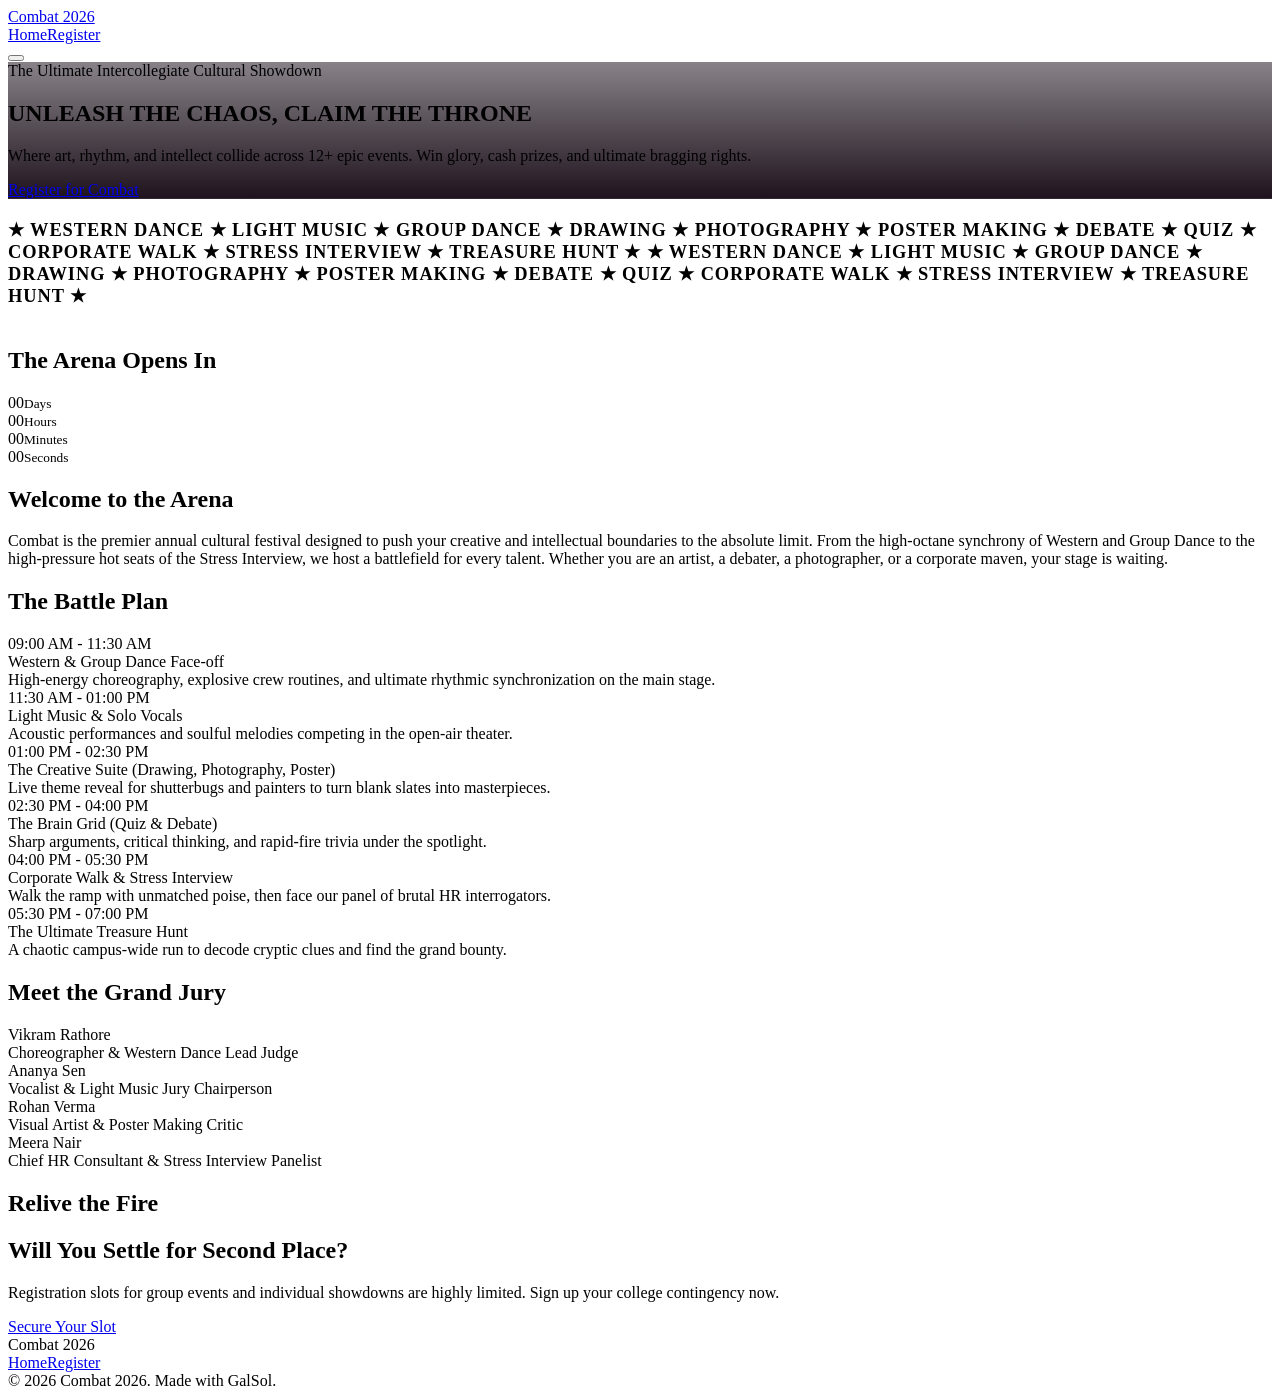
==== index.html @ 171e1093 "chore(autosave): update site" ====
<!DOCTYPE html>
<html lang="en">
<head>
<meta charset="utf-8">
<meta name="viewport" content="width=device-width,initial-scale=1">
<title>Combat 2026</title>
<meta name="description" content="Combat 2026 — details, schedule and registration.">
<meta name="theme-color" content="#ff6a3d">
<link rel="icon" href="data:image/svg+xml,%3Csvg%20xmlns%3D%22http%3A%2F%2Fwww.w3.org%2F2000%2Fsvg%22%20viewBox%3D%220%200%2064%2064%22%3E%3Cdefs%3E%3ClinearGradient%20id%3D%22g%22%20x1%3D%220%22%20y1%3D%220%22%20x2%3D%221%22%20y2%3D%221%22%3E%3Cstop%20offset%3D%220%22%20stop-color%3D%22%23ff6a3d%22%2F%3E%3Cstop%20offset%3D%221%22%20stop-color%3D%22%23c026d3%22%2F%3E%3C%2FlinearGradient%3E%3C%2Fdefs%3E%3Crect%20width%3D%2264%22%20height%3D%2264%22%20rx%3D%2214%22%20fill%3D%22url(%23g)%22%2F%3E%3Ctext%20x%3D%2232%22%20y%3D%2243%22%20font-family%3D%22system-ui%2Csans-serif%22%20font-size%3D%2234%22%20font-weight%3D%22700%22%20fill%3D%22%23fff%22%20text-anchor%3D%22middle%22%3EC%3C%2Ftext%3E%3C%2Fsvg%3E">

<meta property="og:type" content="website">
<meta property="og:site_name" content="Combat 2026">
<meta property="og:title" content="Combat 2026">
<meta property="og:description" content="Combat 2026 — details, schedule and registration.">


<meta name="twitter:card" content="summary">
<meta name="twitter:title" content="Combat 2026">
<meta name="twitter:description" content="Combat 2026 — details, schedule and registration.">

<link rel="preconnect" href="https://fonts.googleapis.com">
<link rel="preconnect" href="https://fonts.gstatic.com" crossorigin>
<link href="https://fonts.googleapis.com/css2?family=Syne:wght@600;700;800&family=Inter:wght@400;500;600;700&display=swap" rel="stylesheet">
<link rel="stylesheet" href="styles.css">
  </head>
<body>
<header class="nav" data-nav data-nav-spotlight>
  <a class="nav-brand" href="index.html">Combat 2026</a>
  <nav class="nav-links"><a href="index.html" class="active">Home</a><a href="pages/register.html">Register</a></nav>
  <button class="nav-burger" aria-label="Menu" data-burger><span></span><span></span><span></span></button>
</header>
<main>
<section class="hero fx-meteors data-hero data-stars>
  <div class="hero-bg" data-bg style="background-image:linear-gradient(180deg,rgba(18,6,17,.5),rgba(18,6,17,.95)),url('https://images.pexels.com/photos/37882408/pexels-photo-37882408.jpeg?auto=compress&amp;cs=tinysrgb&amp;fit=crop&amp;h=627&amp;w=1200');background-size:cover;background-position:center"></div>
  <div class="hero-inner">
    <span class="hero-badge reveal">The Ultimate Intercollegiate Cultural Showdown</span>
    <h1 class="hero-title reveal txt-shiny">UNLEASH THE CHAOS, CLAIM THE THRONE</h1>
    <p class="hero-sub reveal">Where art, rhythm, and intellect collide across 12+ epic events. Win glory, cash prizes, and ultimate bragging rights.</p>
    <a class="btn btn-lg btn-shine reveal" href="pages/register.html">Register for Combat</a>
  </div>
</section>

<div class="marquee" style="background:var(--bg2);padding:20px 0;border-top:1px solid var(--border);border-bottom:1px solid var(--border)">
  <div class="marquee-track" style="font-family:var(--font-display);font-size:1.15rem;font-weight:700;color:var(--accent);letter-spacing:0.05em;text-transform:uppercase">
    <span>★ WESTERN DANCE ★ LIGHT MUSIC ★ GROUP DANCE ★ DRAWING ★ PHOTOGRAPHY ★ POSTER MAKING ★ DEBATE ★ QUIZ ★ CORPORATE WALK ★ STRESS INTERVIEW ★ TREASURE HUNT ★</span>
    <span>★ WESTERN DANCE ★ LIGHT MUSIC ★ GROUP DANCE ★ DRAWING ★ PHOTOGRAPHY ★ POSTER MAKING ★ DEBATE ★ QUIZ ★ CORPORATE WALK ★ STRESS INTERVIEW ★ TREASURE HUNT ★</span>
  </div>
</div>
<section class="section countdown-section" id="countdown">
  <div class="section-inner">
    <h2 class="section-title reveal">The Arena Opens In</h2>
    <div class="countdown reveal" data-countdown="2026-03-14T09:00:00">
      <div class="cd-unit"><span data-cd="days">00</span><small>Days</small></div>
      <div class="cd-unit"><span data-cd="hours">00</span><small>Hours</small></div>
      <div class="cd-unit"><span data-cd="mins">00</span><small>Minutes</small></div>
      <div class="cd-unit"><span data-cd="secs">00</span><small>Seconds</small></div>
    </div>
  </div>
</section>
<section class="section" id="about">
  <div class="section-inner">
    <h2 class="section-title reveal">Welcome to the Arena</h2>
    <p class="section-lead reveal">Combat is the premier annual cultural festival designed to push your creative and intellectual boundaries to the absolute limit. From the high-octane synchrony of Western and Group Dance to the high-pressure hot seats of the Stress Interview, we host a battlefield for every talent. Whether you are an artist, a debater, a photographer, or a corporate maven, your stage is waiting.</p>
  </div>
</section>
<section class="section" id="schedule">
  <div class="section-inner">
    <h2 class="section-title reveal">The Battle Plan</h2>
    <div class="schedule">
    <div class="sched-item reveal" data-glow>
      <div class="sched-time">09:00 AM - 11:30 AM</div>
      <div class="sched-body"><div class="sched-title">Western &amp; Group Dance Face-off</div><div class="sched-desc">High-energy choreography, explosive crew routines, and ultimate rhythmic synchronization on the main stage.</div></div>
    </div>
    <div class="sched-item reveal" data-glow>
      <div class="sched-time">11:30 AM - 01:00 PM</div>
      <div class="sched-body"><div class="sched-title">Light Music &amp; Solo Vocals</div><div class="sched-desc">Acoustic performances and soulful melodies competing in the open-air theater.</div></div>
    </div>
    <div class="sched-item reveal" data-glow>
      <div class="sched-time">01:00 PM - 02:30 PM</div>
      <div class="sched-body"><div class="sched-title">The Creative Suite (Drawing, Photography, Poster)</div><div class="sched-desc">Live theme reveal for shutterbugs and painters to turn blank slates into masterpieces.</div></div>
    </div>
    <div class="sched-item reveal" data-glow>
      <div class="sched-time">02:30 PM - 04:00 PM</div>
      <div class="sched-body"><div class="sched-title">The Brain Grid (Quiz &amp; Debate)</div><div class="sched-desc">Sharp arguments, critical thinking, and rapid-fire trivia under the spotlight.</div></div>
    </div>
    <div class="sched-item reveal" data-glow>
      <div class="sched-time">04:00 PM - 05:30 PM</div>
      <div class="sched-body"><div class="sched-title">Corporate Walk &amp; Stress Interview</div><div class="sched-desc">Walk the ramp with unmatched poise, then face our panel of brutal HR interrogators.</div></div>
    </div>
    <div class="sched-item reveal" data-glow>
      <div class="sched-time">05:30 PM - 07:00 PM</div>
      <div class="sched-body"><div class="sched-title">The Ultimate Treasure Hunt</div><div class="sched-desc">A chaotic campus-wide run to decode cryptic clues and find the grand bounty.</div></div>
    </div></div>
  </div>
</section>
<section class="section" id="speakers">
  <div class="section-inner">
    <h2 class="section-title reveal">Meet the Grand Jury</h2>
    <div class="grid grid-cards">
    <article class="card speaker reveal" data-spotlight data-magnetic>
      <div class="speaker-photo" style="background-image:url('https://upload.wikimedia.org/wikipedia/commons/4/41/Vikram_Rathour_%2801%29.jpg')"></div>
      <div class="speaker-name">Vikram Rathore</div>
      <div class="speaker-role">Choreographer &amp; Western Dance Lead Judge</div>
    </article>
    <article class="card speaker reveal" data-spotlight data-magnetic>
      <div class="speaker-photo" style="background-image:url('https://lookaside.fbsbx.com/lookaside/crawler/media/?media_id=100063936704645')"></div>
      <div class="speaker-name">Ananya Sen</div>
      <div class="speaker-role">Vocalist &amp; Light Music Jury Chairperson</div>
    </article>
    <article class="card speaker reveal" data-spotlight data-magnetic>
      <div class="speaker-photo" style="background-image:url('https://lookaside.fbsbx.com/lookaside/crawler/instagram/realrohanverma/profile_pic.jpg')"></div>
      <div class="speaker-name">Rohan Verma</div>
      <div class="speaker-role">Visual Artist &amp; Poster Making Critic</div>
    </article>
    <article class="card speaker reveal" data-spotlight data-magnetic>
      <div class="speaker-photo" style="background-image:url('https://wp.blackstarprojects.org/wp-content/uploads/2022/09/Mira-Nair-Headshot.jpeg')"></div>
      <div class="speaker-name">Meera Nair</div>
      <div class="speaker-role">Chief HR Consultant &amp; Stress Interview Panelist</div>
    </article></div>
  </div>
</section>
<section class="section" id="gallery">
  <div class="section-inner">
    <h2 class="section-title reveal">Relive the Fire</h2>
    <div class="gallery"><div class="gallery-item reveal" style="background-image:url('https://images.pexels.com/photos/37882407/pexels-photo-37882407.jpeg?auto=compress&amp;cs=tinysrgb&amp;fit=crop&amp;h=627&amp;w=1200')"></div><div class="gallery-item reveal" style="background-image:url('https://images.pexels.com/photos/36882728/pexels-photo-36882728.jpeg?auto=compress&amp;cs=tinysrgb&amp;fit=crop&amp;h=627&amp;w=1200')"></div><div class="gallery-item reveal" style="background-image:url('https://images.pexels.com/photos/12657546/pexels-photo-12657546.jpeg?auto=compress&amp;cs=tinysrgb&amp;fit=crop&amp;h=627&amp;w=1200')"></div><div class="gallery-item reveal" style="background-image:url('https://images.pexels.com/photos/20993079/pexels-photo-20993079.jpeg?auto=compress&amp;cs=tinysrgb&amp;fit=crop&amp;h=627&amp;w=1200')"></div><div class="gallery-item reveal" style="background-image:url('https://images.pexels.com/photos/6398745/pexels-photo-6398745.jpeg?auto=compress&amp;cs=tinysrgb&amp;fit=crop&amp;h=627&amp;w=1200')"></div><div class="gallery-item reveal" style="background-image:url('https://images.pexels.com/photos/5193531/pexels-photo-5193531.jpeg?auto=compress&amp;cs=tinysrgb&amp;fit=crop&amp;h=627&amp;w=1200')"></div></div>
  </div>
</section>
<section class="section cta" id="register">
  <div class="section-inner cta-inner reveal" data-spotlight>
    <h2 class="cta-title txt-shiny">Will You Settle for Second Place?</h2>
    <p class="cta-sub">Registration slots for group events and individual showdowns are highly limited. Sign up your college contingency now.</p>
    <a class="btn btn-lg btn-shine" href="pages/register.html">Secure Your Slot</a>
  </div>
</section>
</main>
<footer class="footer reveal">
  <div class="footer-inner">
    <div class="footer-brand">Combat 2026</div>
    <nav class="footer-links"><a href="index.html">Home</a><a href="pages/register.html">Register</a></nav>
    <div class="footer-copy">© 2026 Combat 2026. Made with GalSol.</div>
  </div>
</footer>

<script src="script.js"></script>

</body>
</html>
---- styles.css ----
/* fx:data-nav-spotlight */ [data-nav-spotlight]{position:relative;overflow:hidden}[data-nav-spotlight]::before{content:'';position:absolute;inset:0;pointer-events:none;background:radial-gradient(110px circle at var(--nspx,-999px) 50%,color-mix(in srgb,var(--accent) 24%,transparent),transparent 70%);opacity:0;transition:opacity .3s}[data-nav-spotlight]:hover::before{opacity:1}[data-nav-spotlight] .nav-ind{position:absolute;bottom:0;height:2px;background:var(--grad);border-radius:2px;transition:left .35s var(--ease),width .35s var(--ease);pointer-events:none}
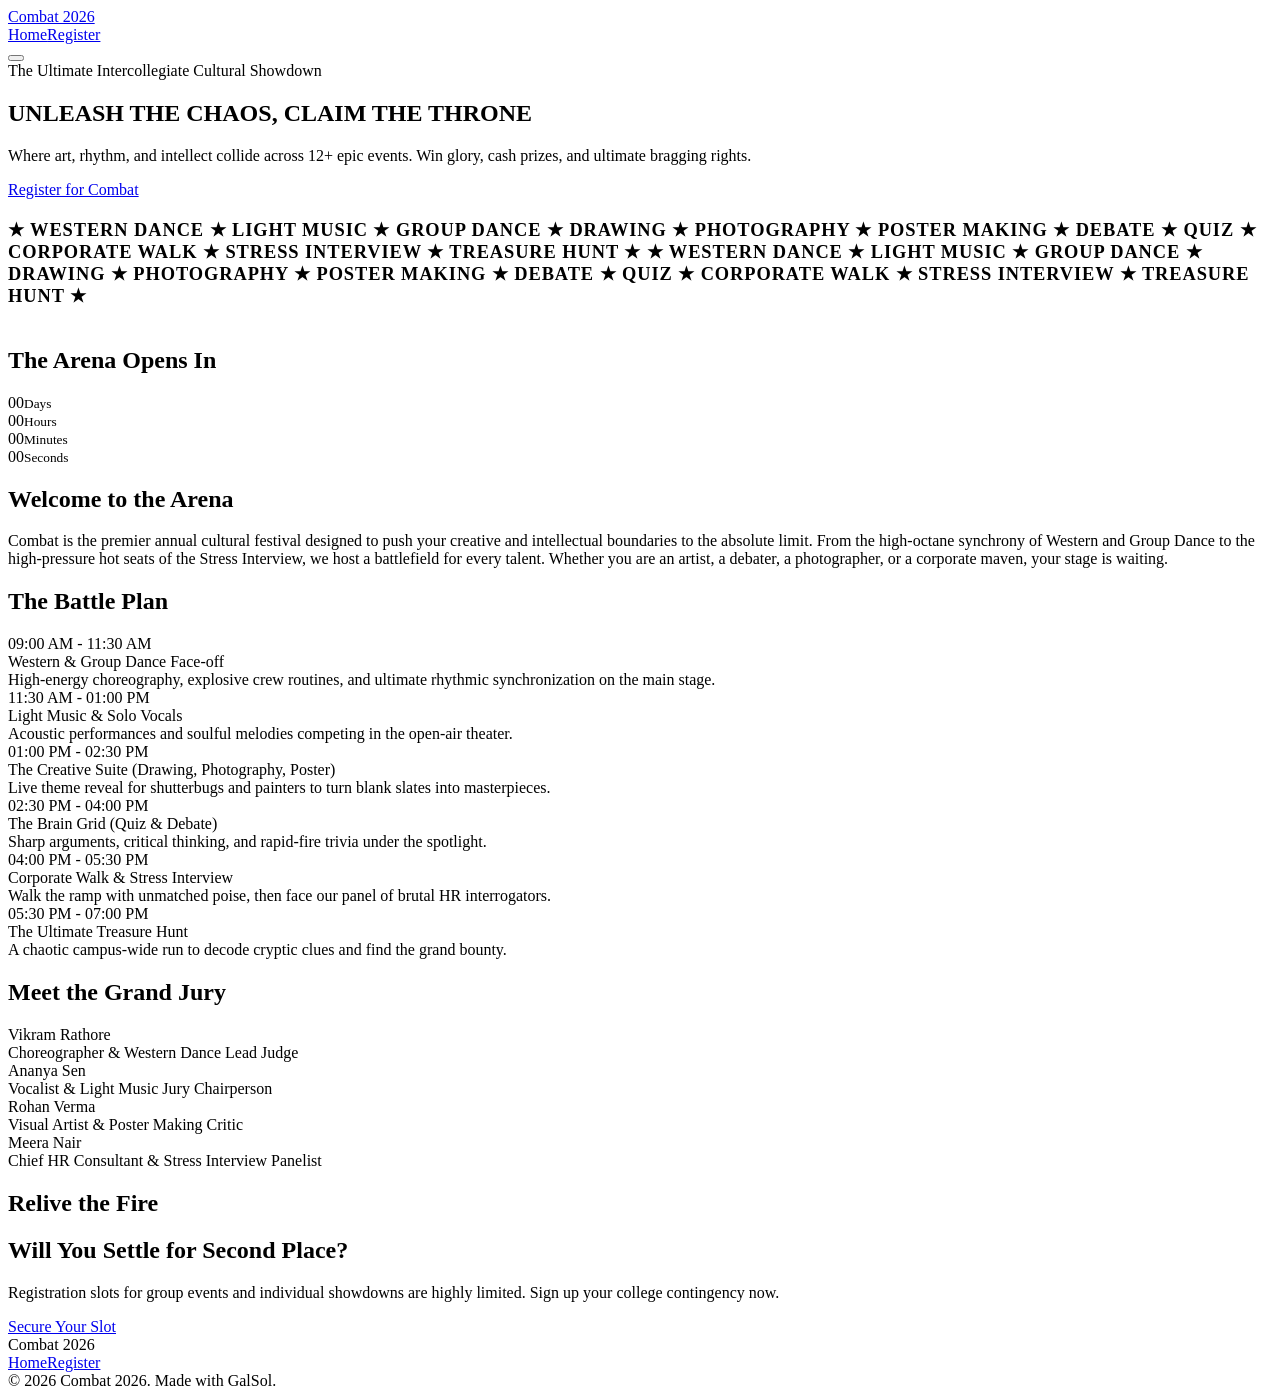
==== commit 51299d1d: "chore(autosave): update site" ====
--- a/index.html
+++ b/index.html
@@ -30,7 +30,7 @@
   <button class="nav-burger" aria-label="Menu" data-burger><span></span><span></span><span></span></button>
 </header>
 <main>
-<section class="hero fx-meteors data-hero data-stars>
+<section class="hero fx-meteors" data-hero data-stars>
   <div class="hero-bg" data-bg style="background-image:linear-gradient(180deg,rgba(18,6,17,.5),rgba(18,6,17,.95)),url('https://images.pexels.com/photos/37882408/pexels-photo-37882408.jpeg?auto=compress&amp;cs=tinysrgb&amp;fit=crop&amp;h=627&amp;w=1200');background-size:cover;background-position:center"></div>
   <div class="hero-inner">
     <span class="hero-badge reveal">The Ultimate Intercollegiate Cultural Showdown</span>
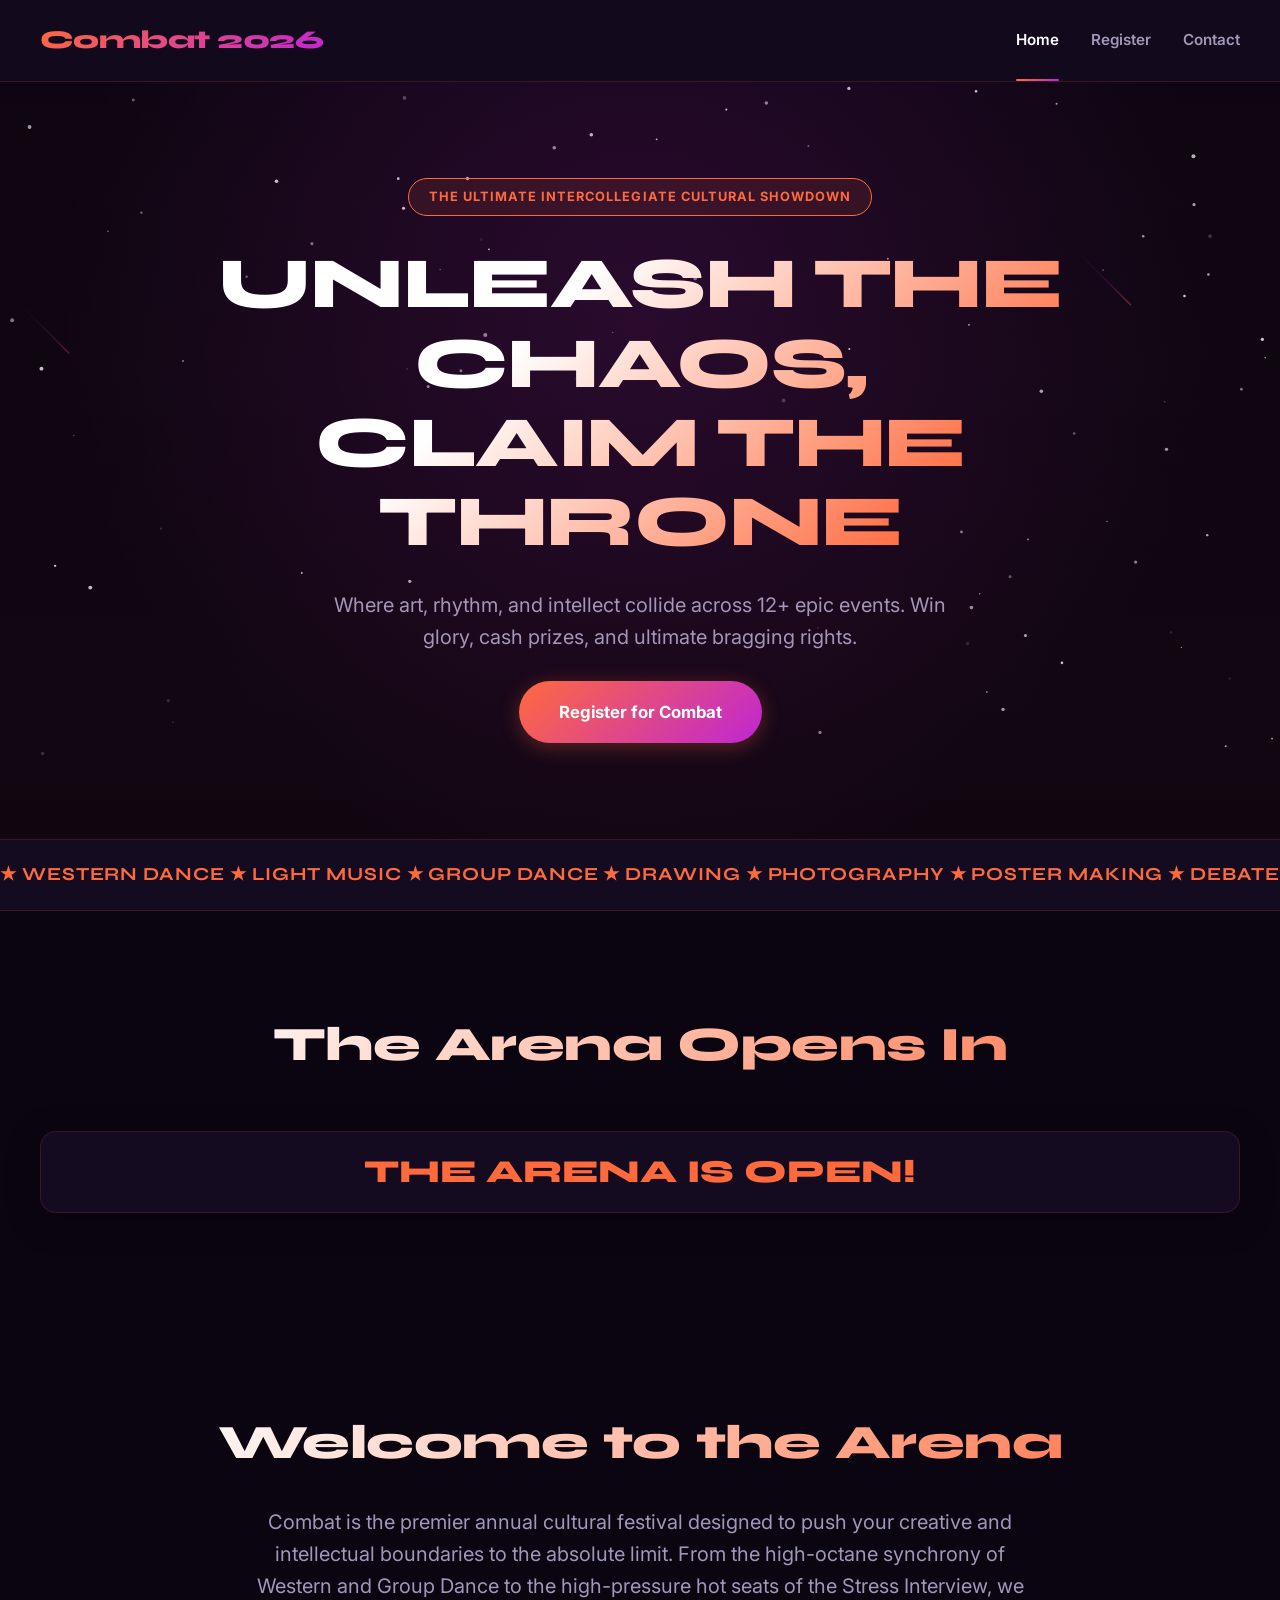
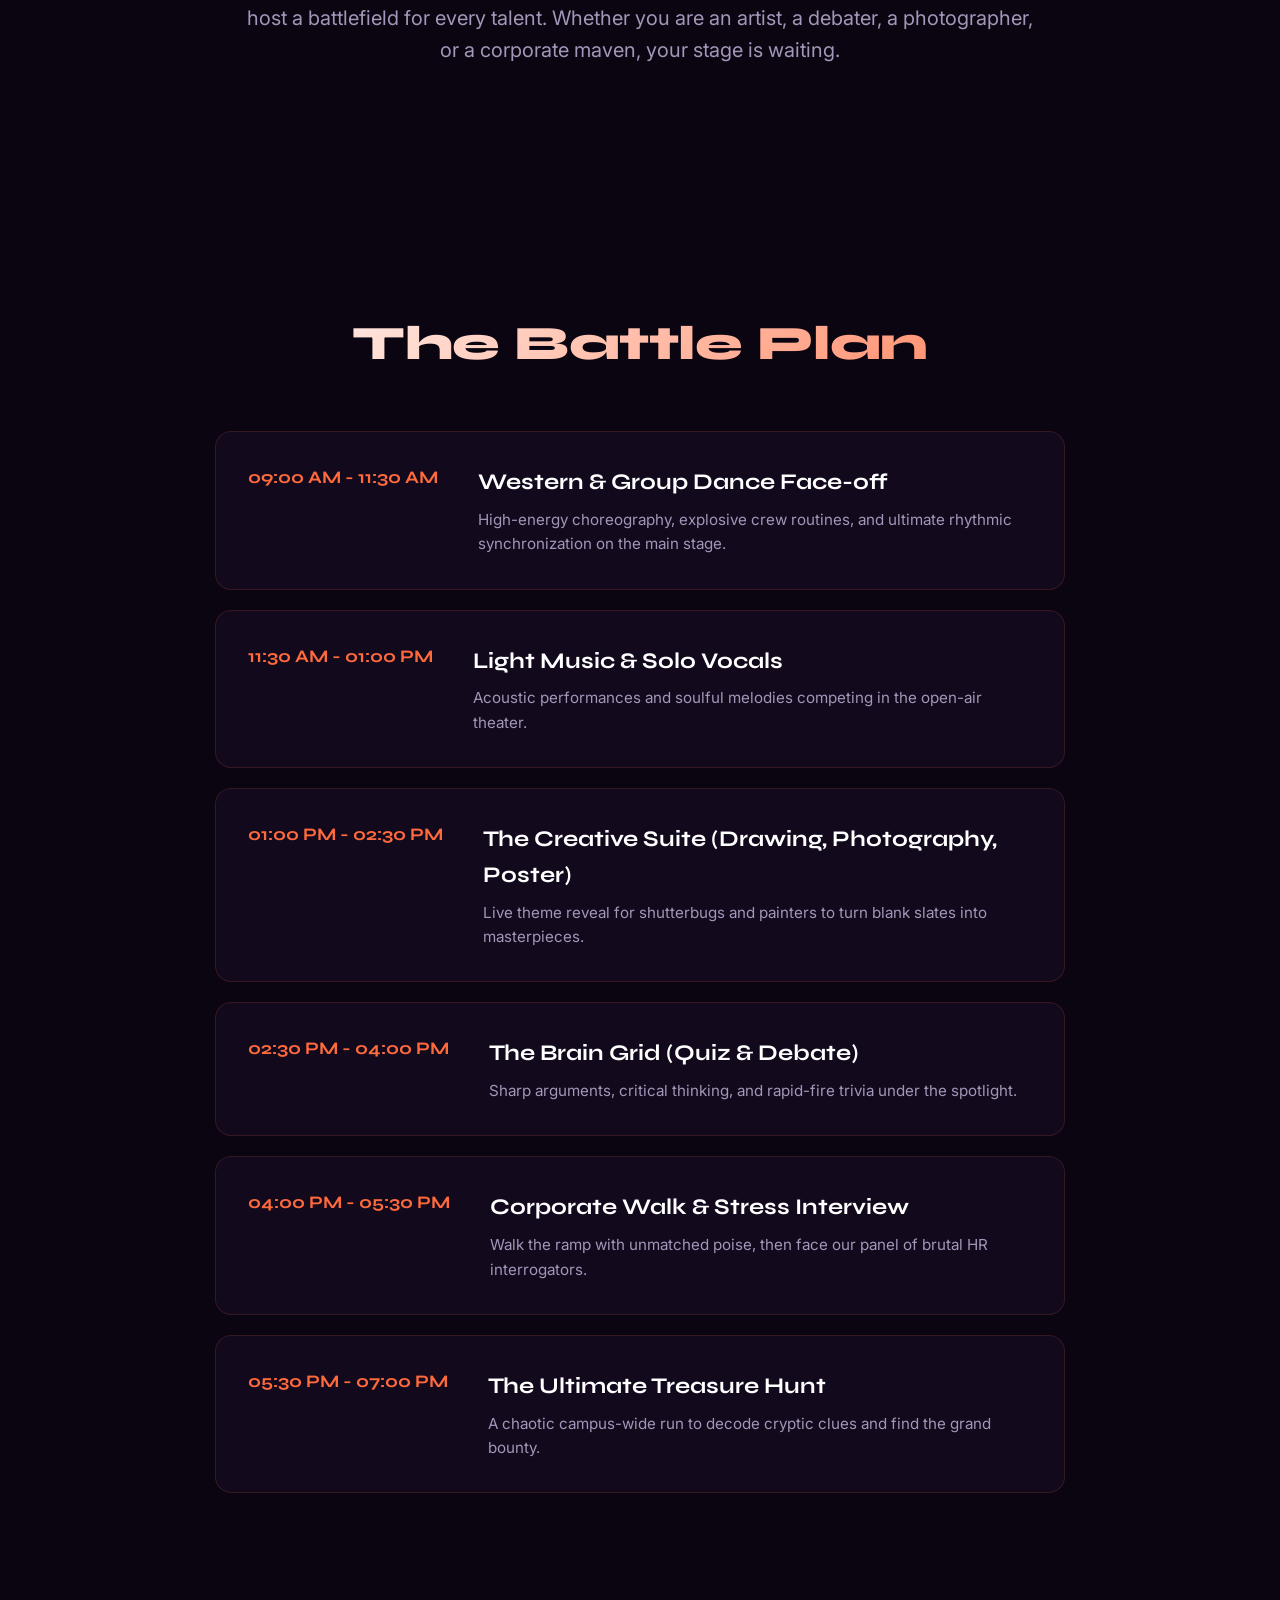
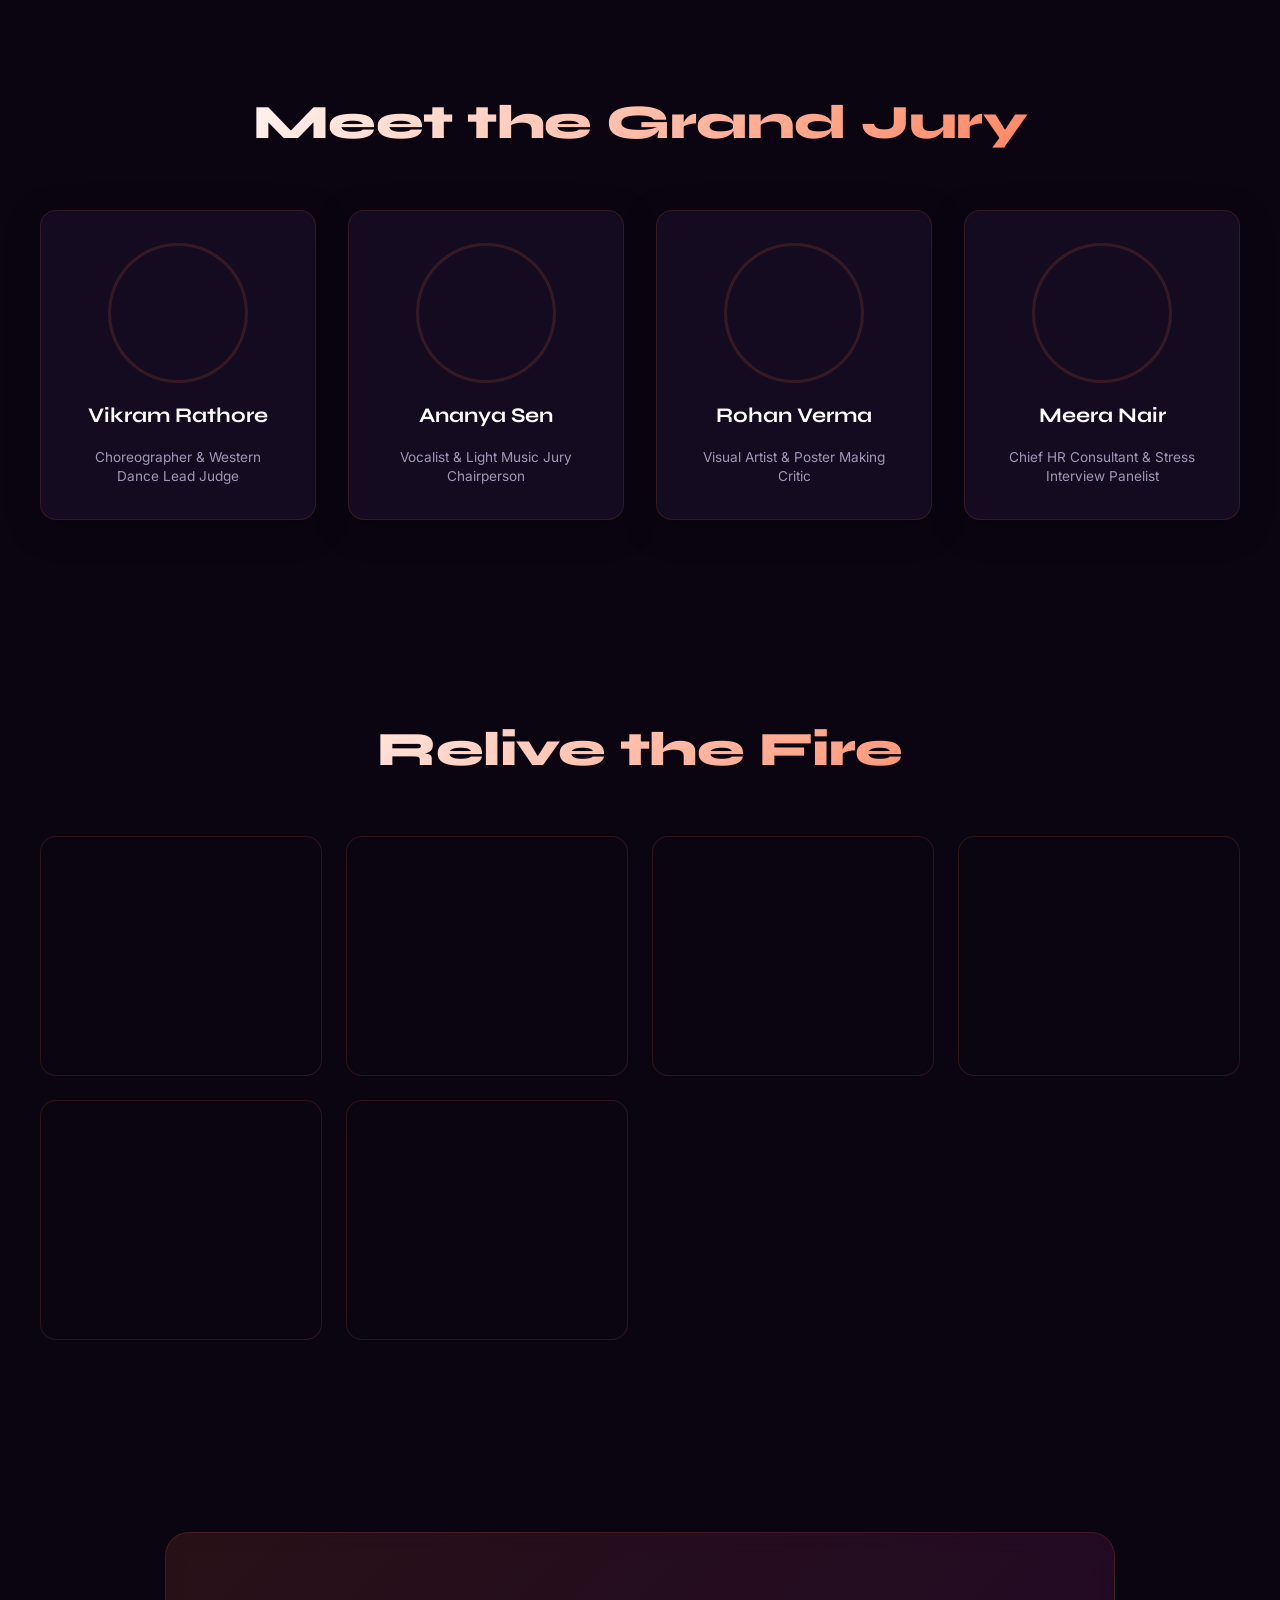
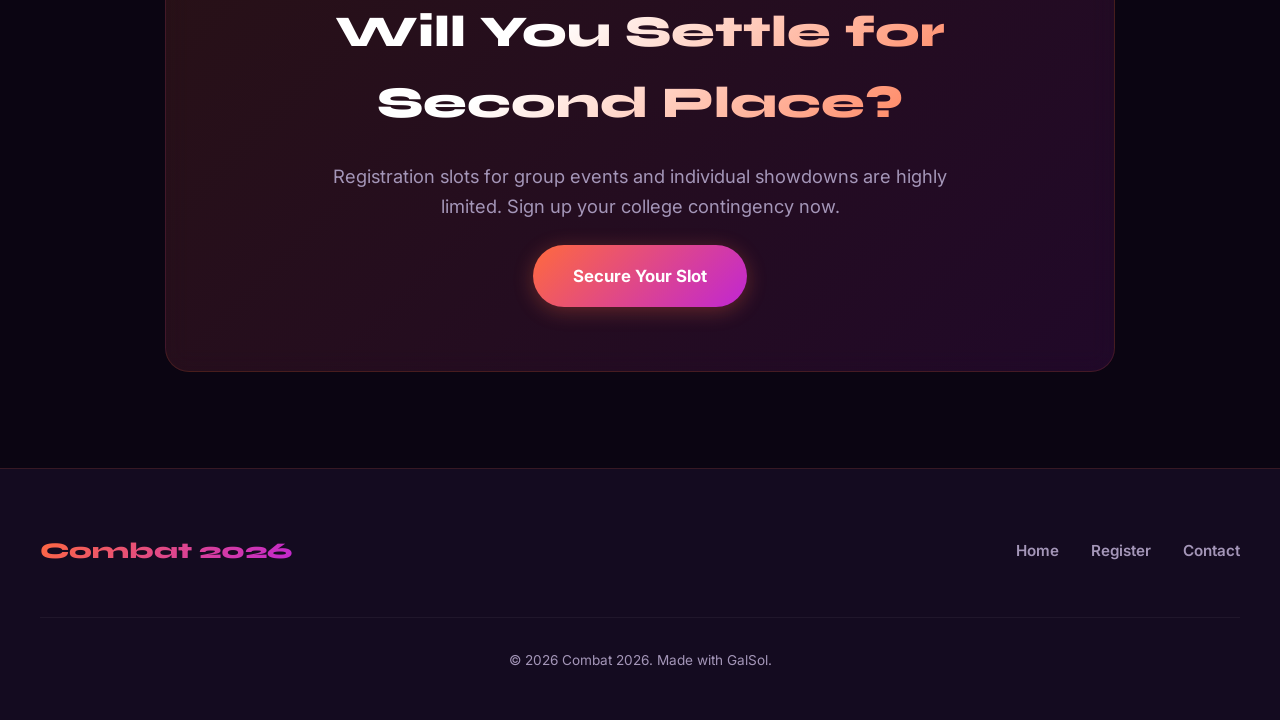
==== commit 1f7328e3: "chore(autosave): update site" ====
--- a/index.html
+++ b/index.html
@@ -26,7 +26,7 @@
 <body>
 <header class="nav" data-nav data-nav-spotlight>
   <a class="nav-brand" href="index.html">Combat 2026</a>
-  <nav class="nav-links"><a href="index.html" class="active">Home</a><a href="pages/register.html">Register</a></nav>
+  <nav class="nav-links"><a href="index.html" class="active">Home</a><a href="pages/register.html">Register</a><a href="pages/contact.html">Contact</a></nav>
   <button class="nav-burger" aria-label="Menu" data-burger><span></span><span></span><span></span></button>
 </header>
 <main>
@@ -136,7 +136,7 @@
 <footer class="footer reveal">
   <div class="footer-inner">
     <div class="footer-brand">Combat 2026</div>
-    <nav class="footer-links"><a href="index.html">Home</a><a href="pages/register.html">Register</a></nav>
+    <nav class="footer-links"><a href="index.html">Home</a><a href="pages/register.html">Register</a><a href="pages/contact.html">Contact</a></nav>
     <div class="footer-copy">© 2026 Combat 2026. Made with GalSol.</div>
   </div>
 </footer>
--- a/styles.css
+++ b/styles.css
@@ -1 +1,914 @@
-/* fx:data-nav-spotlight */ [data-nav-spotlight]{position:relative;overflow:hidden}[data-nav-spotlight]::before{content:'';position:absolute;inset:0;pointer-events:none;background:radial-gradient(110px circle at var(--nspx,-999px) 50%,color-mix(in srgb,var(--accent) 24%,transparent),transparent 70%);opacity:0;transition:opacity .3s}[data-nav-spotlight]:hover::before{opacity:1}[data-nav-spotlight] .nav-ind{position:absolute;bottom:0;height:2px;background:var(--grad);border-radius:2px;transition:left .35s var(--ease),width .35s var(--ease);pointer-events:none}
+/* Base & Theme Variable setup */
+:root {
+  --bg: #0b0512;
+  --bg2: #140b20;
+  --fg: #f5f2f9;
+  --muted: #a496b8;
+  --accent: #ff6a3d;
+  --accent-alt: #c026d3;
+  --grad: linear-gradient(135deg, #ff6a3d 0%, #c026d3 100%);
+  --grad-text: linear-gradient(135deg, #ffffff 10%, #ff6a3d 100%);
+  --border: rgba(255, 106, 61, 0.15);
+  --border-glow: rgba(192, 38, 211, 0.3);
+  --glass: rgba(20, 11, 32, 0.85);
+  --glass-border: rgba(255, 255, 255, 0.08);
+  --font-sans: 'Inter', system-ui, -apple-system, sans-serif;
+  --font-display: 'Syne', sans-serif;
+  --ease: cubic-bezier(0.16, 1, 0.3, 1);
+  --shadow: 0 8px 32px 0 rgba(0, 0, 0, 0.37);
+}
+
+* {
+  box-sizing: border-box;
+  margin: 0;
+  padding: 0;
+}
+
+html {
+  scroll-behavior: smooth;
+  background-color: var(--bg);
+  color: var(--fg);
+  font-family: var(--font-sans);
+  -webkit-font-smoothing: antialiased;
+}
+
+body {
+  overflow-x: hidden;
+  line-height: 1.6;
+}
+
+/* Custom Scrollbar */
+::-webkit-scrollbar {
+  width: 10px;
+}
+::-webkit-scrollbar-track {
+  background: var(--bg);
+}
+::-webkit-scrollbar-thumb {
+  background: #25163b;
+  border-radius: 5px;
+}
+::-webkit-scrollbar-thumb:hover {
+  background: var(--accent);
+}
+
+/* Navigation Header */
+.nav {
+  display: flex;
+  align-items: center;
+  justify-content: space-between;
+  padding: 1.25rem 2.5rem;
+  position: sticky;
+  top: 0;
+  z-index: 100;
+  background: var(--glass);
+  backdrop-filter: blur(12px);
+  -webkit-backdrop-filter: blur(12px);
+  border-bottom: 1px solid var(--border);
+}
+
+.nav-brand {
+  font-family: var(--font-display);
+  font-weight: 800;
+  font-size: 1.6rem;
+  color: #fff;
+  text-decoration: none;
+  background: var(--grad);
+  -webkit-background-clip: text;
+  -webkit-text-fill-color: transparent;
+  letter-spacing: -0.02em;
+}
+
+.nav-links {
+  display: flex;
+  align-items: center;
+  gap: 2rem;
+}
+
+.nav-links a {
+  font-family: var(--font-sans);
+  font-size: 0.95rem;
+  font-weight: 600;
+  color: var(--muted);
+  text-decoration: none;
+  transition: color 0.3s var(--ease);
+  padding: 0.5rem 0;
+}
+
+.nav-links a:hover,
+.nav-links a.active {
+  color: #fff;
+}
+
+.nav-burger {
+  display: none;
+  background: none;
+  border: none;
+  cursor: pointer;
+  flex-direction: column;
+  gap: 6px;
+  padding: 6px;
+}
+
+.nav-burger span {
+  display: block;
+  width: 24px;
+  height: 2px;
+  background: #fff;
+  transition: transform 0.3s var(--ease), opacity 0.3s var(--ease);
+}
+
+/* Hero Section */
+.hero {
+  position: relative;
+  min-height: 75vh;
+  display: flex;
+  align-items: center;
+  justify-content: center;
+  text-align: center;
+  padding: 6rem 1.5rem;
+  overflow: hidden;
+}
+
+.hero-bg {
+  position: absolute;
+  inset: 0;
+  z-index: 0;
+}
+
+.hero::after {
+  content: '';
+  position: absolute;
+  inset: 0;
+  background: radial-gradient(circle at 50% 30%, rgba(192, 38, 211, 0.15), transparent 70%);
+  pointer-events: none;
+  z-index: 1;
+}
+
+.hero-inner {
+  position: relative;
+  z-index: 2;
+  max-width: 850px;
+  display: flex;
+  flex-direction: column;
+  align-items: center;
+  gap: 1.75rem;
+}
+
+.hero-badge {
+  background: rgba(255, 106, 61, 0.1);
+  border: 1px solid var(--accent);
+  color: var(--accent);
+  padding: 0.5rem 1.25rem;
+  border-radius: 99px;
+  font-weight: 700;
+  font-size: 0.8rem;
+  letter-spacing: 0.08em;
+  text-transform: uppercase;
+}
+
+.hero-title {
+  font-family: var(--font-display);
+  font-size: clamp(2.5rem, 6vw, 4.5rem);
+  line-height: 1.1;
+  font-weight: 800;
+  letter-spacing: -0.02em;
+}
+
+.hero-sub {
+  font-size: clamp(1.05rem, 2vw, 1.25rem);
+  color: var(--muted);
+  max-width: 650px;
+  line-height: 1.6;
+}
+
+/* Buttons */
+.btn {
+  display: inline-flex;
+  align-items: center;
+  justify-content: center;
+  padding: 0.85rem 2rem;
+  font-family: var(--font-sans);
+  font-size: 0.95rem;
+  font-weight: 700;
+  border-radius: 99px;
+  text-decoration: none;
+  border: none;
+  cursor: pointer;
+  transition: transform 0.3s var(--ease), box-shadow 0.3s var(--ease), filter 0.3s var(--ease);
+  position: relative;
+  overflow: hidden;
+}
+
+.btn-lg {
+  padding: 1.1rem 2.5rem;
+  font-size: 1.05rem;
+}
+
+.btn-shine {
+  background: var(--grad);
+  color: #fff;
+  box-shadow: 0 4px 20px rgba(255, 106, 61, 0.3);
+}
+
+.btn-shine:hover {
+  transform: translateY(-2px);
+  box-shadow: 0 6px 25px rgba(255, 106, 61, 0.5);
+  filter: brightness(1.1);
+}
+
+.btn-shine::after {
+  content: '';
+  position: absolute;
+  top: -50%;
+  left: -50%;
+  width: 200%;
+  height: 200%;
+  background: linear-gradient(45deg, transparent 45%, rgba(255,255,255,0.4) 50%, transparent 55%);
+  transform: rotate(45deg);
+  transition: transform 0.5s var(--ease);
+  opacity: 0;
+}
+
+.btn-shine:hover::after {
+  transform: translate(50%, 50%) rotate(45deg);
+  opacity: 1;
+}
+
+/* Sections */
+.section {
+  padding: 6rem 1.5rem;
+  position: relative;
+}
+
+.section-inner {
+  max-width: 1200px;
+  margin: 0 auto;
+}
+
+.section-title {
+  font-family: var(--font-display);
+  font-size: clamp(2rem, 4vw, 3rem);
+  font-weight: 800;
+  text-align: center;
+  margin-bottom: 3rem;
+  background: var(--grad-text);
+  -webkit-background-clip: text;
+  -webkit-text-fill-color: transparent;
+  letter-spacing: -0.01em;
+}
+
+.section-lead {
+  font-size: clamp(1.1rem, 2vw, 1.25rem);
+  color: var(--muted);
+  text-align: center;
+  max-width: 800px;
+  margin: -1.5rem auto 3rem;
+  line-height: 1.6;
+}
+
+/* Marquee infinite scroll */
+.marquee {
+  overflow: hidden;
+  white-space: nowrap;
+}
+
+.marquee-track {
+  display: flex;
+  width: max-content;
+  animation: marqueeRun 25s linear infinite;
+}
+
+.marquee-track span {
+  flex-shrink: 0;
+  padding-right: 3rem;
+}
+
+@keyframes marqueeRun {
+  0% { transform: translate3d(0, 0, 0); }
+  100% { transform: translate3d(-50%, 0, 0); }
+}
+
+/* Countdown Clock */
+.countdown {
+  display: flex;
+  justify-content: center;
+  gap: 1.5rem;
+  flex-wrap: wrap;
+  margin-top: 1rem;
+}
+
+.cd-unit {
+  background: var(--bg2);
+  border: 1px solid var(--border);
+  padding: 1.5rem;
+  min-width: 110px;
+  border-radius: 16px;
+  display: flex;
+  flex-direction: column;
+  align-items: center;
+  box-shadow: var(--shadow);
+  transition: border-color 0.3s var(--ease), transform 0.3s var(--ease);
+}
+
+.cd-unit:hover {
+  border-color: var(--accent);
+  transform: translateY(-2px);
+}
+
+.cd-unit span {
+  font-family: var(--font-display);
+  font-size: 2.75rem;
+  font-weight: 800;
+  color: #fff;
+  line-height: 1;
+}
+
+.cd-unit small {
+  font-size: 0.75rem;
+  color: var(--muted);
+  text-transform: uppercase;
+  letter-spacing: 0.1em;
+  margin-top: 0.5rem;
+}
+
+/* Schedule List */
+.schedule {
+  max-width: 850px;
+  margin: 0 auto;
+  display: flex;
+  flex-direction: column;
+  gap: 1.25rem;
+}
+
+.sched-item {
+  display: flex;
+  gap: 2.5rem;
+  padding: 2rem;
+  background: var(--glass);
+  border: 1px solid var(--border);
+  border-radius: 16px;
+  transition: transform 0.3s var(--ease), border-color 0.3s var(--ease);
+  backdrop-filter: blur(8px);
+  -webkit-backdrop-filter: blur(8px);
+}
+
+.sched-item:hover {
+  border-color: var(--accent);
+  transform: translateY(-2px);
+}
+
+.sched-time {
+  font-family: var(--font-display);
+  font-size: 1.1rem;
+  font-weight: 700;
+  color: var(--accent);
+  min-width: 180px;
+  flex-shrink: 0;
+}
+
+.sched-body {
+  flex-grow: 1;
+}
+
+.sched-title {
+  font-family: var(--font-display);
+  font-size: 1.4rem;
+  font-weight: 700;
+  color: #fff;
+  margin-bottom: 0.5rem;
+}
+
+.sched-desc {
+  color: var(--muted);
+  font-size: 0.95rem;
+  line-height: 1.6;
+}
+
+/* Grid & Cards */
+.grid {
+  display: grid;
+  gap: 2rem;
+}
+
+.grid-cards {
+  grid-template-columns: repeat(auto-fit, minmax(250px, 1fr));
+}
+
+.card {
+  background: var(--bg2);
+  border: 1px solid var(--border);
+  padding: 2rem;
+  border-radius: 16px;
+  position: relative;
+  overflow: hidden;
+  transition: border-color 0.3s var(--ease), transform 0.3s var(--ease), box-shadow 0.3s var(--ease);
+  box-shadow: var(--shadow);
+}
+
+.card:hover {
+  border-color: var(--accent);
+  transform: translateY(-4px);
+  box-shadow: 0 10px 30px rgba(255, 106, 61, 0.1);
+}
+
+/* Speaker / Jury design */
+.speaker {
+  text-align: center;
+  display: flex;
+  flex-direction: column;
+  align-items: center;
+  gap: 1rem;
+}
+
+.speaker-photo {
+  width: 140px;
+  height: 140px;
+  border-radius: 50%;
+  background-size: cover;
+  background-position: center;
+  border: 3px solid var(--border);
+  transition: border-color 0.3s var(--ease), transform 0.3s var(--ease);
+}
+
+.card.speaker:hover .speaker-photo {
+  border-color: var(--accent);
+  transform: scale(1.05);
+}
+
+.speaker-name {
+  font-family: var(--font-display);
+  font-size: 1.3rem;
+  font-weight: 700;
+  color: #fff;
+}
+
+.speaker-role {
+  font-size: 0.85rem;
+  color: var(--muted);
+  line-height: 1.4;
+}
+
+/* Gallery Grid */
+.gallery {
+  display: grid;
+  grid-template-columns: repeat(auto-fill, minmax(280px, 1fr));
+  gap: 1.5rem;
+}
+
+.gallery-item {
+  height: 240px;
+  border-radius: 16px;
+  background-size: cover;
+  background-position: center;
+  border: 1px solid var(--border);
+  transition: transform 0.4s var(--ease), border-color 0.4s var(--ease), box-shadow 0.4s var(--ease);
+  position: relative;
+  overflow: hidden;
+  cursor: pointer;
+}
+
+.gallery-item:hover {
+  transform: scale(1.03);
+  border-color: var(--accent);
+  box-shadow: 0 10px 30px rgba(255, 106, 61, 0.25);
+}
+
+/* CTA Showdown section */
+.cta-inner {
+  background: linear-gradient(135deg, rgba(255, 106, 61, 0.12), rgba(192, 38, 211, 0.12));
+  border: 1px solid var(--border);
+  padding: 4rem 2rem;
+  border-radius: 24px;
+  max-width: 950px;
+  margin: 0 auto;
+  display: flex;
+  flex-direction: column;
+  align-items: center;
+  gap: 1.5rem;
+  position: relative;
+  overflow: hidden;
+  backdrop-filter: blur(12px);
+  -webkit-backdrop-filter: blur(12px);
+}
+
+.cta-title {
+  font-size: clamp(1.8rem, 3.5vw, 2.75rem);
+  font-weight: 800;
+  font-family: var(--font-display);
+  color: #fff;
+  text-align: center;
+}
+
+.cta-sub {
+  font-size: clamp(1rem, 2vw, 1.15rem);
+  color: var(--muted);
+  max-width: 650px;
+  text-align: center;
+}
+
+/* Footer styling */
+.footer {
+  border-top: 1px solid var(--border);
+  padding: 4rem 1.5rem 3rem;
+  background: var(--bg2);
+}
+
+.footer-inner {
+  max-width: 1200px;
+  margin: 0 auto;
+  display: flex;
+  align-items: center;
+  justify-content: space-between;
+  flex-wrap: wrap;
+  gap: 2rem;
+}
+
+.footer-brand {
+  font-family: var(--font-display);
+  font-weight: 800;
+  font-size: 1.4rem;
+  background: var(--grad);
+  -webkit-background-clip: text;
+  -webkit-text-fill-color: transparent;
+}
+
+.footer-links {
+  display: flex;
+  gap: 2rem;
+}
+
+.footer-links a {
+  color: var(--muted);
+  text-decoration: none;
+  font-size: 0.95rem;
+  font-weight: 600;
+  transition: color 0.3s var(--ease);
+}
+
+.footer-links a:hover {
+  color: #fff;
+}
+
+.footer-copy {
+  font-size: 0.85rem;
+  color: var(--muted);
+  width: 100%;
+  text-align: center;
+  border-top: 1px solid rgba(255, 255, 255, 0.05);
+  padding-top: 2rem;
+  margin-top: 1rem;
+}
+
+/* Contact Page Specific Styles */
+.contact-layout {
+  display: grid;
+  grid-template-columns: 1fr 1fr;
+  gap: 3.5rem;
+  align-items: start;
+}
+
+.contact-card {
+  display: flex;
+  gap: 1.5rem;
+  align-items: flex-start;
+  padding: 1.75rem;
+  background: var(--bg2);
+  border: 1px solid var(--border);
+}
+
+.contact-icon {
+  background: rgba(255, 106, 61, 0.1);
+  border: 1px solid var(--border);
+  border-radius: 12px;
+  width: 48px;
+  height: 48px;
+  display: flex;
+  align-items: center;
+  justify-content: center;
+  flex-shrink: 0;
+}
+
+.contact-link {
+  color: #fff;
+  text-decoration: none;
+  font-weight: 700;
+  transition: color 0.3s;
+}
+
+.contact-link:hover {
+  color: var(--accent);
+}
+
+.contact-desc {
+  font-size: 0.85rem;
+  color: var(--muted);
+  margin-top: 0.25rem;
+}
+
+.contact-val {
+  color: var(--fg);
+  font-size: 0.95rem;
+  line-height: 1.5;
+}
+
+.socials-box {
+  margin-top: 2rem;
+  padding: 1rem 0;
+}
+
+.socials-box h3 {
+  font-family: var(--font-display);
+  font-size: 1.2rem;
+  color: #fff;
+  margin-bottom: 1rem;
+}
+
+.social-icons {
+  display: flex;
+  gap: 1rem;
+}
+
+.social-btn {
+  width: 44px;
+  height: 44px;
+  border-radius: 50%;
+  border: 1px solid var(--border);
+  background: rgba(255, 255, 255, 0.03);
+  color: var(--muted);
+  display: flex;
+  align-items: center;
+  justify-content: center;
+  transition: all 0.3s var(--ease);
+}
+
+.social-btn:hover {
+  border-color: var(--accent);
+  background: rgba(255, 106, 61, 0.1);
+  color: #fff;
+  transform: translateY(-3px);
+  box-shadow: 0 5px 15px rgba(255, 106, 61, 0.2);
+}
+
+.contact-map-container {
+  position: sticky;
+  top: 120px;
+}
+
+.map-card {
+  padding: 0;
+  overflow: hidden;
+}
+
+.google-map {
+  width: 100%;
+  height: 350px;
+  border: 0;
+  display: block;
+  filter: grayscale(1) invert(0.9) contrast(1.2);
+}
+
+.map-details {
+  padding: 1.75rem;
+  border-top: 1px solid var(--border);
+}
+
+.map-tag {
+  display: inline-block;
+  font-family: var(--font-display);
+  font-size: 0.8rem;
+  font-weight: 700;
+  color: var(--accent);
+  letter-spacing: 0.05em;
+  margin-bottom: 0.5rem;
+}
+
+.map-details p {
+  font-size: 0.9rem;
+  color: var(--muted);
+  line-height: 1.6;
+}
+
+@media (max-width: 992px) {
+  .contact-layout {
+    grid-template-columns: 1fr;
+    gap: 2.5rem;
+  }
+  .contact-map-container {
+    position: relative;
+    top: 0;
+  }
+}
+
+/* Shimmer animations & shiny text effects */
+.txt-shiny {
+  background: linear-gradient(135deg, #fff 20%, var(--accent) 50%, #fff 80%);
+  background-size: 200% auto;
+  -webkit-background-clip: text;
+  -webkit-text-fill-color: transparent;
+  animation: shineText 6s linear infinite;
+}
+
+@keyframes shineText {
+  0% { background-position: 0% center; }
+  100% { background-position: 200% center; }
+}
+
+/* Navigation spotlight styling */
+[data-nav-spotlight] {
+  position: relative;
+  overflow: hidden;
+}
+
+[data-nav-spotlight]::before {
+  content: '';
+  position: absolute;
+  inset: 0;
+  pointer-events: none;
+  background: radial-gradient(110px circle at var(--nspx,-999px) 50%, color-mix(in srgb, var(--accent) 24%, transparent), transparent 70%);
+  opacity: 0;
+  transition: opacity .3s;
+}
+
+[data-nav-spotlight]:hover::before {
+  opacity: 1;
+}
+
+[data-nav-spotlight] .nav-ind {
+  position: absolute;
+  bottom: 0;
+  height: 2px;
+  background: var(--grad);
+  border-radius: 2px;
+  transition: left .35s var(--ease), width .35s var(--ease);
+  pointer-events: none;
+}
+
+/* Responsive Styles with Premium Fixed Mobile/Tablet Slide-out Drawer */
+@media (max-width: 992px) {
+  .nav {
+    padding: 1rem 1.5rem;
+  }
+  
+  /* Redesigned Tablet & Mobile Navigation Menu Drawer */
+  .nav-links {
+    position: fixed;
+    top: 0;
+    right: -100%;
+    width: 80%;
+    max-width: 360px;
+    height: 100vh;
+    background: rgba(11, 5, 18, 0.98);
+    backdrop-filter: blur(20px);
+    -webkit-backdrop-filter: blur(20px);
+    border-left: 1px solid var(--border);
+    flex-direction: column;
+    justify-content: center;
+    align-items: flex-start;
+    padding: 6rem 2.5rem 3rem;
+    gap: 2rem;
+    z-index: 1000;
+    transition: right 0.4s cubic-bezier(0.16, 1, 0.3, 1), box-shadow 0.4s var(--ease);
+    box-shadow: none;
+    display: flex; /* Always display flex but offscreen via right: -100% */
+  }
+  
+  .nav-links::before {
+    content: '';
+    position: absolute;
+    top: 0;
+    left: 0;
+    width: 2px;
+    height: 100%;
+    background: var(--grad);
+    opacity: 0.8;
+  }
+  
+  .nav-links.active {
+    right: 0;
+    box-shadow: -10px 0 40px rgba(0, 0, 0, 0.8), -5px 0 25px rgba(255, 106, 61, 0.15);
+  }
+  
+  .nav-links a {
+    font-family: var(--font-display);
+    font-size: 1.6rem;
+    font-weight: 800;
+    width: 100%;
+    padding: 0.75rem 0;
+    border-bottom: 1px solid rgba(255, 255, 255, 0.05);
+    display: flex;
+    align-items: center;
+    justify-content: space-between;
+    transition: color 0.3s, border-color 0.3s;
+  }
+  
+  .nav-links a::after {
+    content: '→';
+    font-size: 1.2rem;
+    color: var(--accent);
+    opacity: 0.5;
+    transition: transform 0.3s;
+  }
+  
+  .nav-links a:hover::after,
+  .nav-links a.active::after {
+    opacity: 1;
+    transform: translateX(5px);
+  }
+  
+  .nav-links a:hover,
+  .nav-links a.active {
+    color: #fff;
+    border-bottom-color: var(--accent);
+  }
+  
+  /* Premium Glowing Round Mobile Burger Trigger */
+  .nav-burger {
+    display: flex;
+    position: relative;
+    z-index: 1001; /* Keeps button above the menu panel drawer */
+    width: 44px;
+    height: 44px;
+    border-radius: 50%;
+    background: rgba(255, 255, 255, 0.03);
+    border: 1px solid rgba(255, 255, 255, 0.08);
+    align-items: center;
+    justify-content: center;
+    transition: background 0.3s, border-color 0.3s, transform 0.3s, box-shadow 0.3s;
+    outline: none;
+    padding: 0;
+  }
+  
+  .nav-burger:hover {
+    background: rgba(255, 106, 61, 0.08);
+    border-color: var(--accent);
+    box-shadow: 0 0 15px rgba(255, 106, 61, 0.2);
+  }
+  
+  .nav-burger span {
+    position: absolute;
+    width: 18px;
+    height: 2px;
+    background: #fff;
+    border-radius: 2px;
+    transition: transform 0.3s cubic-bezier(0.16, 1, 0.3, 1), opacity 0.3s, background 0.3s;
+  }
+  
+  /* Burger offsets */
+  .nav-burger span:nth-child(1) {
+    transform: translateY(-6px);
+  }
+  .nav-burger span:nth-child(2) {
+    opacity: 1;
+  }
+  .nav-burger span:nth-child(3) {
+    transform: translateY(6px);
+  }
+  
+  /* Interactive Morph to Close Cross */
+  .nav-burger.open {
+    background: rgba(192, 38, 211, 0.12);
+    border-color: var(--accent-alt);
+    box-shadow: 0 0 15px rgba(192, 38, 211, 0.3);
+  }
+  
+  .nav-burger.open span:nth-child(1) {
+    transform: rotate(45deg);
+  }
+  .nav-burger.open span:nth-child(2) {
+    opacity: 0;
+    transform: scale(0);
+  }
+  .nav-burger.open span:nth-child(3) {
+    transform: rotate(-45deg);
+  }
+  
+  .sched-item {
+    flex-direction: column;
+    gap: 0.75rem;
+  }
+  
+  .sched-time {
+    min-width: auto;
+  }
+  
+  .footer-inner {
+    flex-direction: column;
+    align-items: center;
+    gap: 1.5rem;
+    text-align: center;
+  }
+  
+  .footer-links {
+    flex-direction: column;
+    gap: 1rem;
+  }
+}
+
+@media (max-width: 480px) {
+  .nav-links {
+    width: 100%;
+    max-width: 100%;
+    border-left: none;
+  }
+}
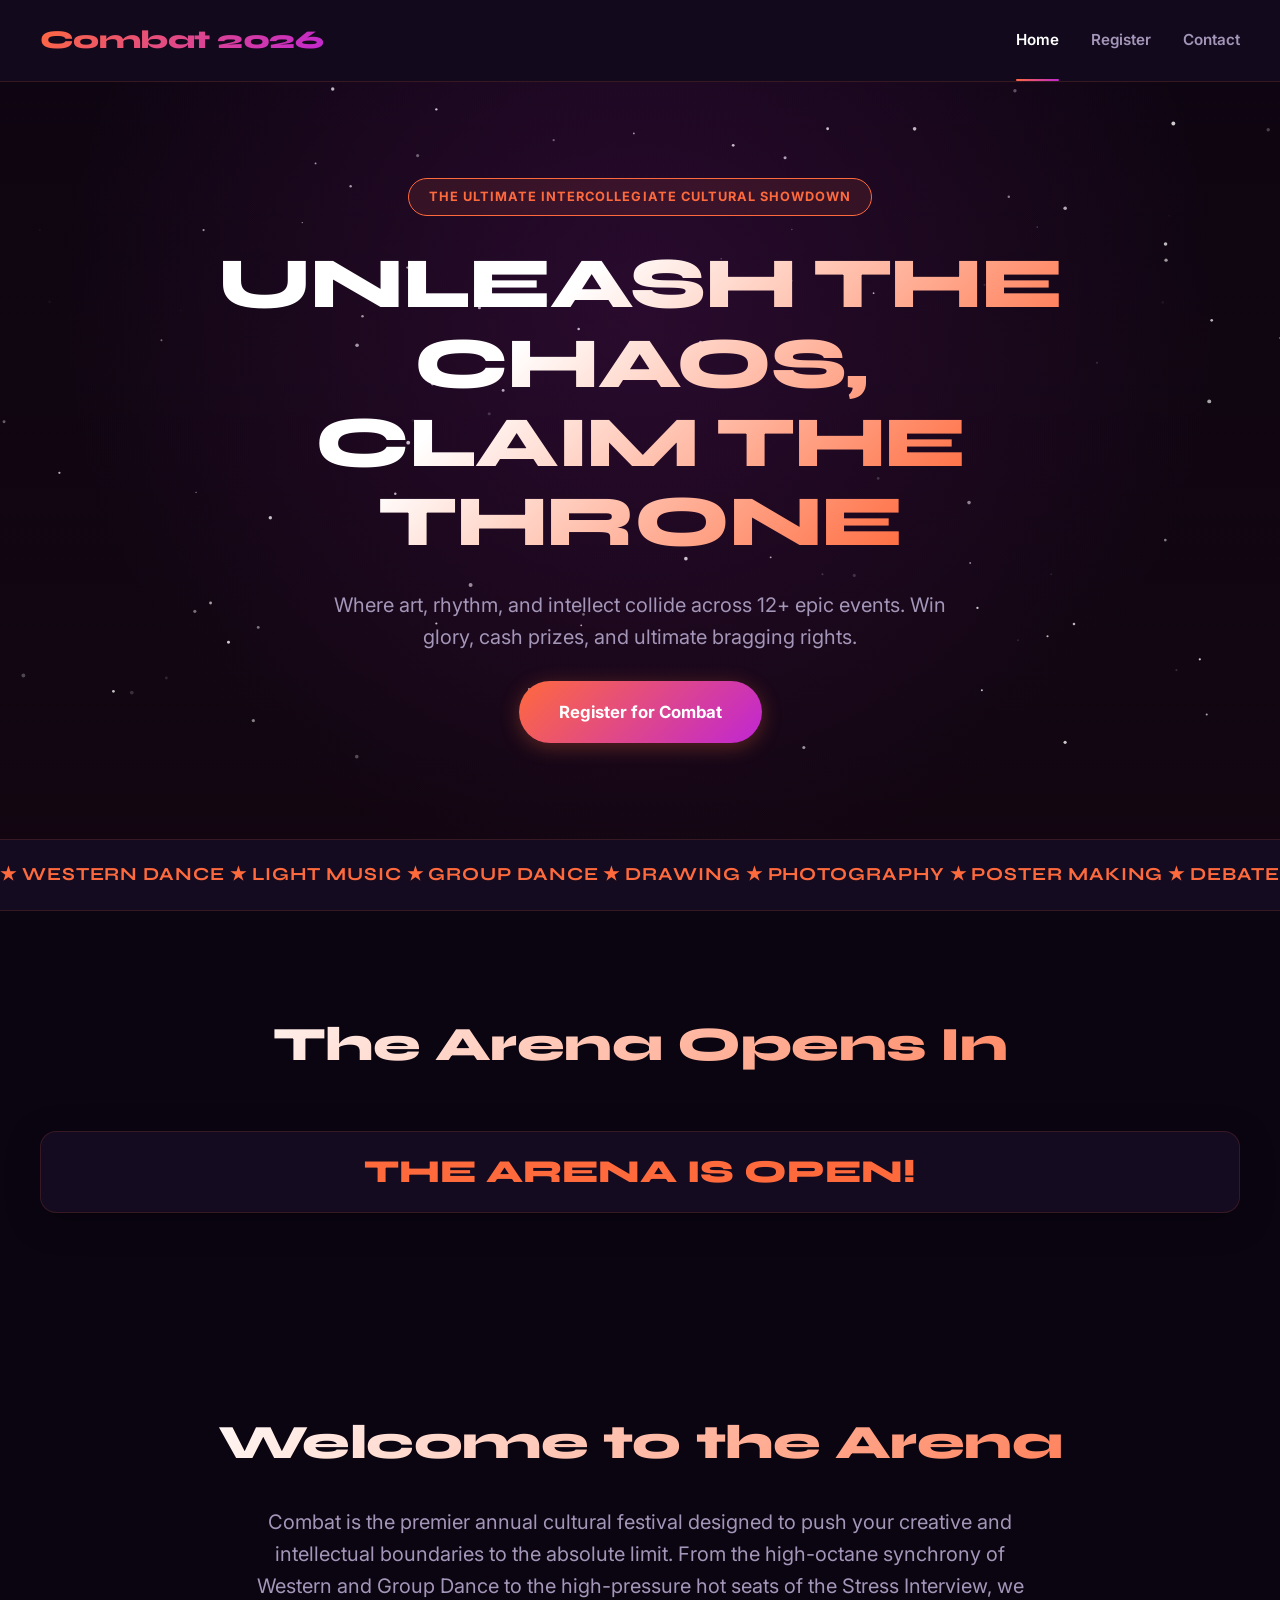
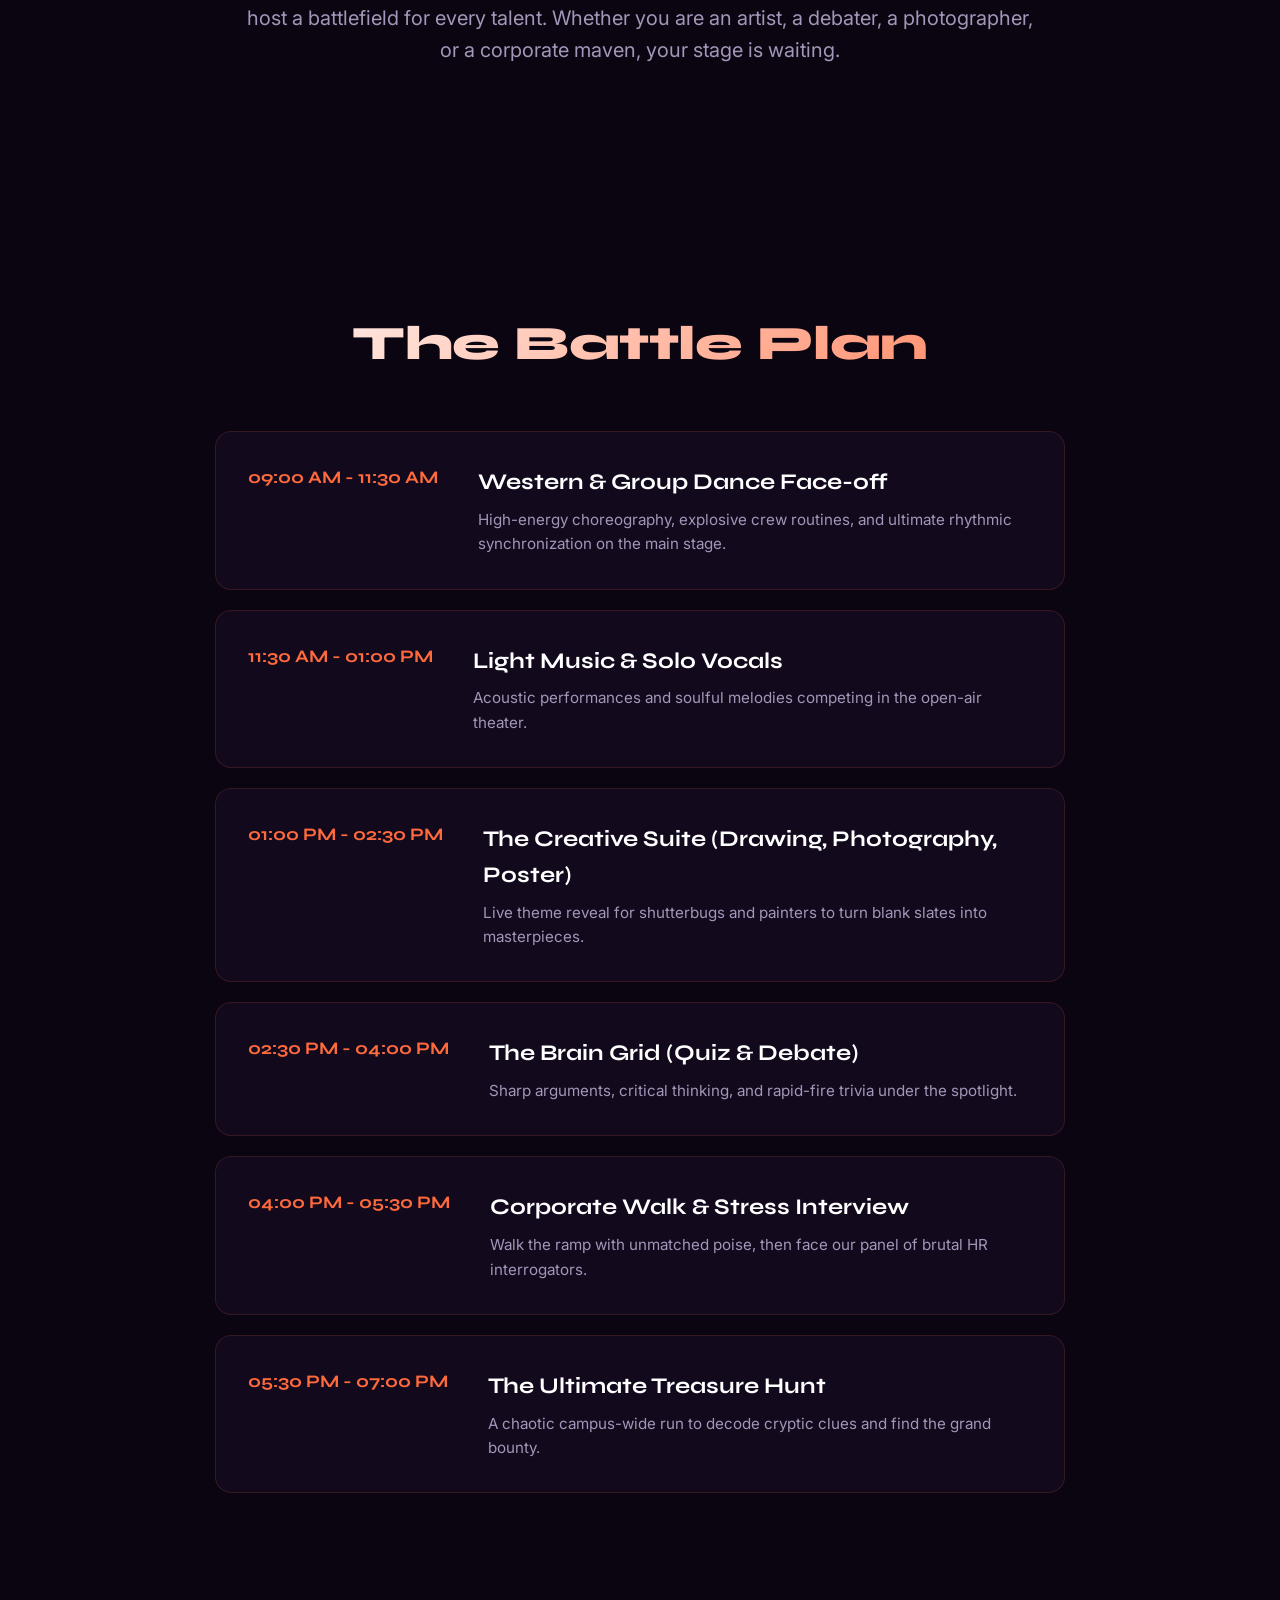
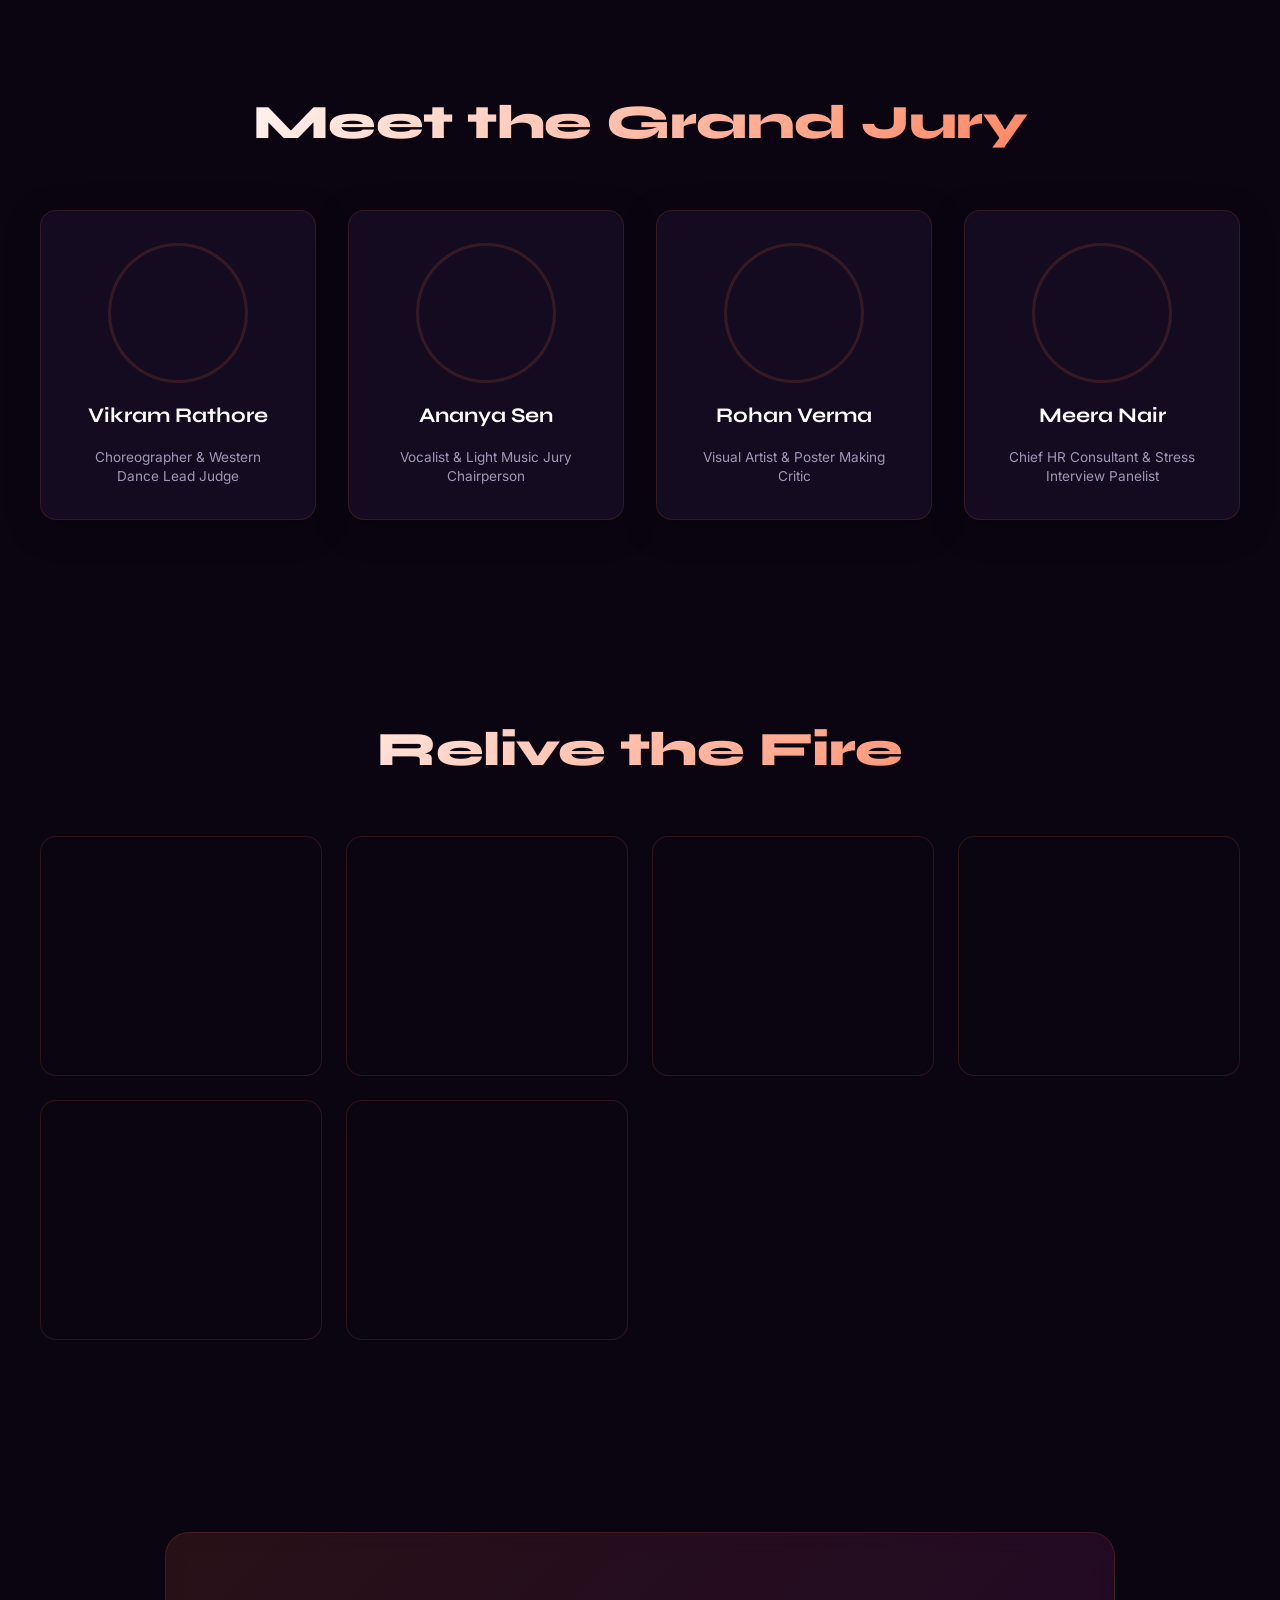
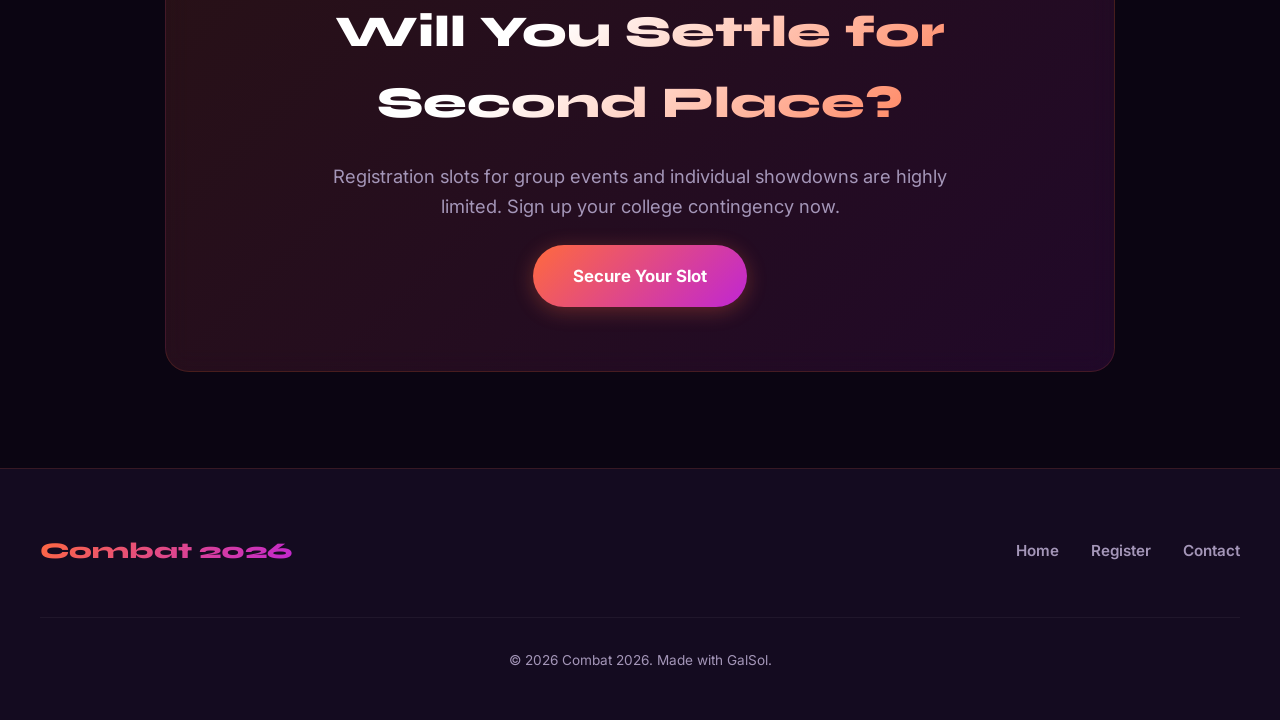
==== commit 549ea394: "chore(autosave): update site" ====
--- a/index.html
+++ b/index.html
@@ -24,7 +24,7 @@
 <link rel="stylesheet" href="styles.css">
   </head>
 <body>
-<header class="nav" data-nav data-nav-spotlight>
+<header class="nav" style="z-index:2000" data-nav data-nav-spotlight>
   <a class="nav-brand" href="index.html">Combat 2026</a>
   <nav class="nav-links"><a href="index.html" class="active">Home</a><a href="pages/register.html">Register</a><a href="pages/contact.html">Contact</a></nav>
   <button class="nav-burger" aria-label="Menu" data-burger><span></span><span></span><span></span></button>
--- a/styles.css
+++ b/styles.css
@@ -60,7 +60,7 @@
   padding: 1.25rem 2.5rem;
   position: sticky;
   top: 0;
-  z-index: 100;
+  z-index: 2000;
   background: var(--glass);
   backdrop-filter: blur(12px);
   -webkit-backdrop-filter: blur(12px);
@@ -767,8 +767,10 @@
     align-items: flex-start;
     padding: 6rem 2.5rem 3rem;
     gap: 2rem;
-    z-index: 1000;
-    transition: right 0.4s cubic-bezier(0.16, 1, 0.3, 1), box-shadow 0.4s var(--ease);
+    z-index: 2100;
+    visibility: hidden;
+    pointer-events: none;
+    transition: right 0.4s cubic-bezier(0.16, 1, 0.3, 1), visibility 0.4s cubic-bezier(0.16, 1, 0.3, 1), box-shadow 0.4s var(--ease);
     box-shadow: none;
     display: flex; /* Always display flex but offscreen via right: -100% */
   }
@@ -786,6 +788,8 @@
   
   .nav-links.active {
     right: 0;
+    visibility: visible;
+    pointer-events: auto;
     box-shadow: -10px 0 40px rgba(0, 0, 0, 0.8), -5px 0 25px rgba(255, 106, 61, 0.15);
   }
   
@@ -826,7 +830,7 @@
   .nav-burger {
     display: flex;
     position: relative;
-    z-index: 1001; /* Keeps button above the menu panel drawer */
+    z-index: 2200; /* Keeps button above the menu panel drawer and nav */
     width: 44px;
     height: 44px;
     border-radius: 50%;
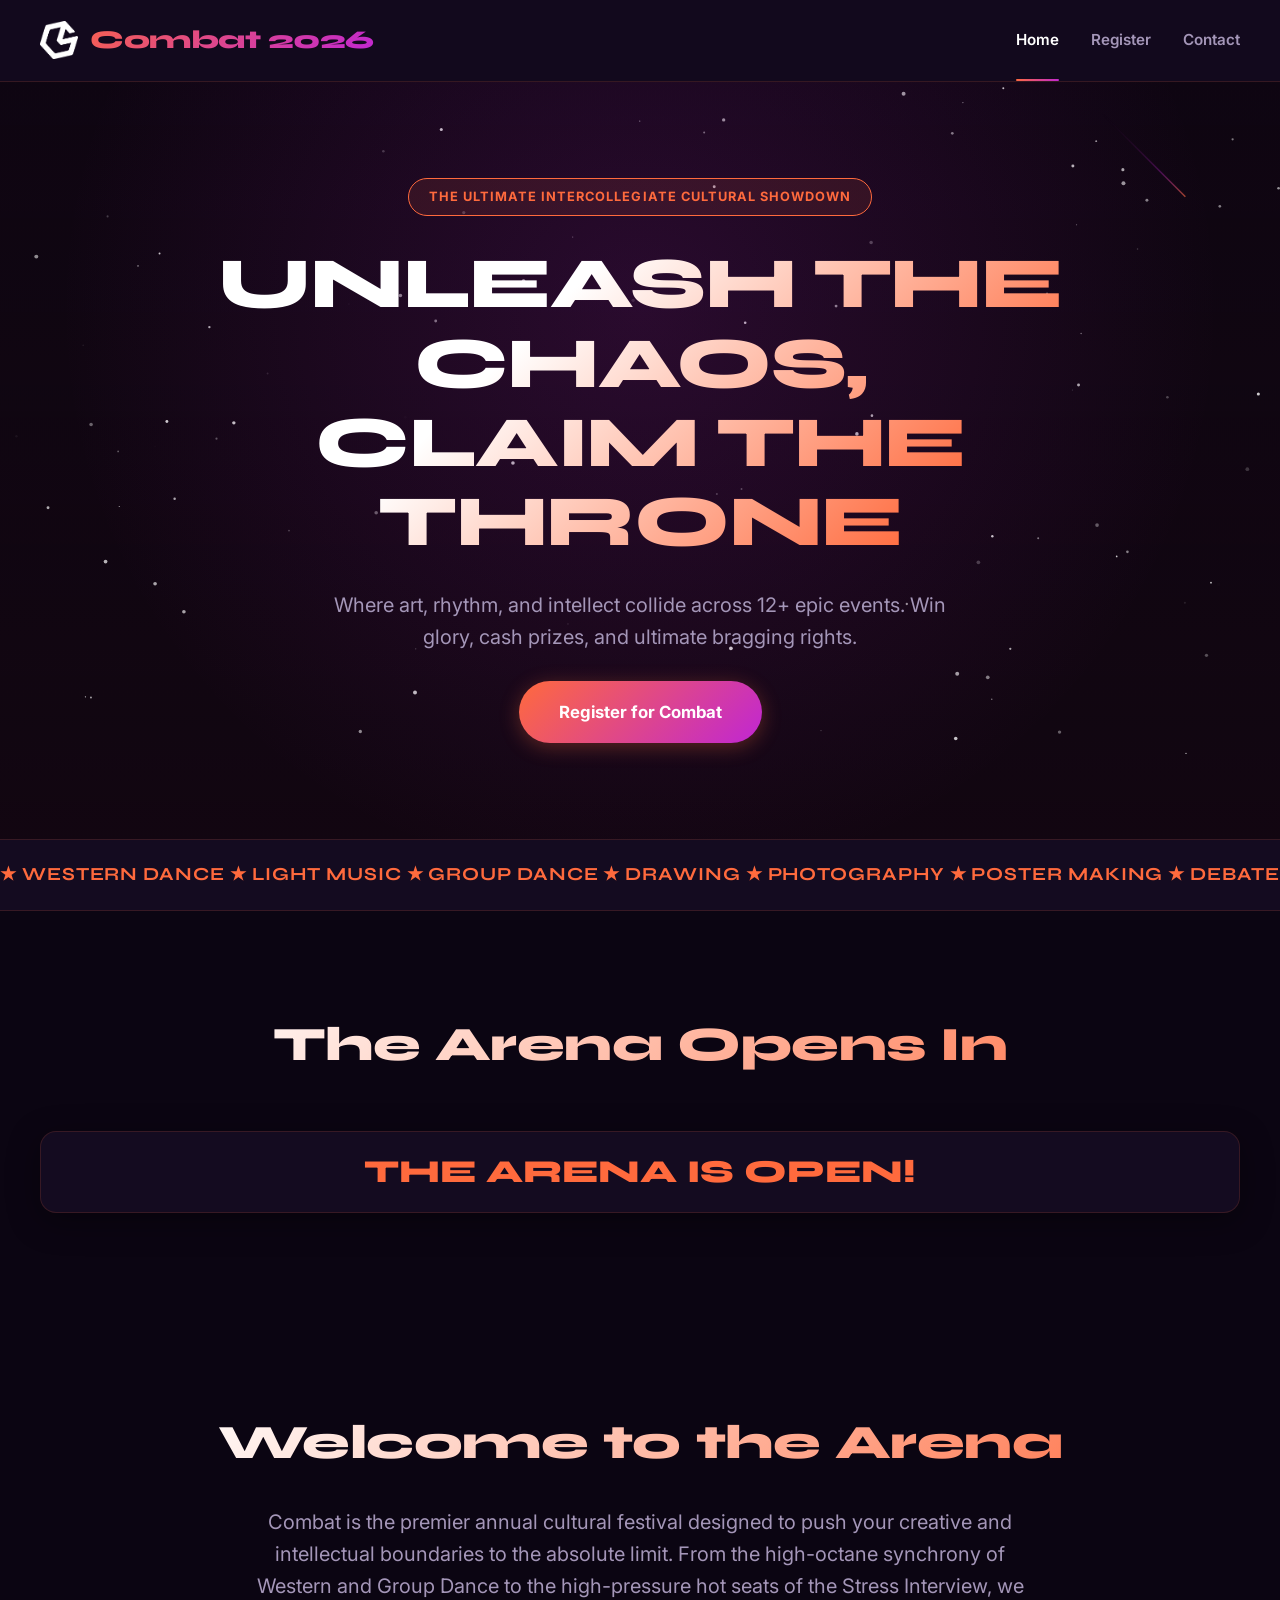
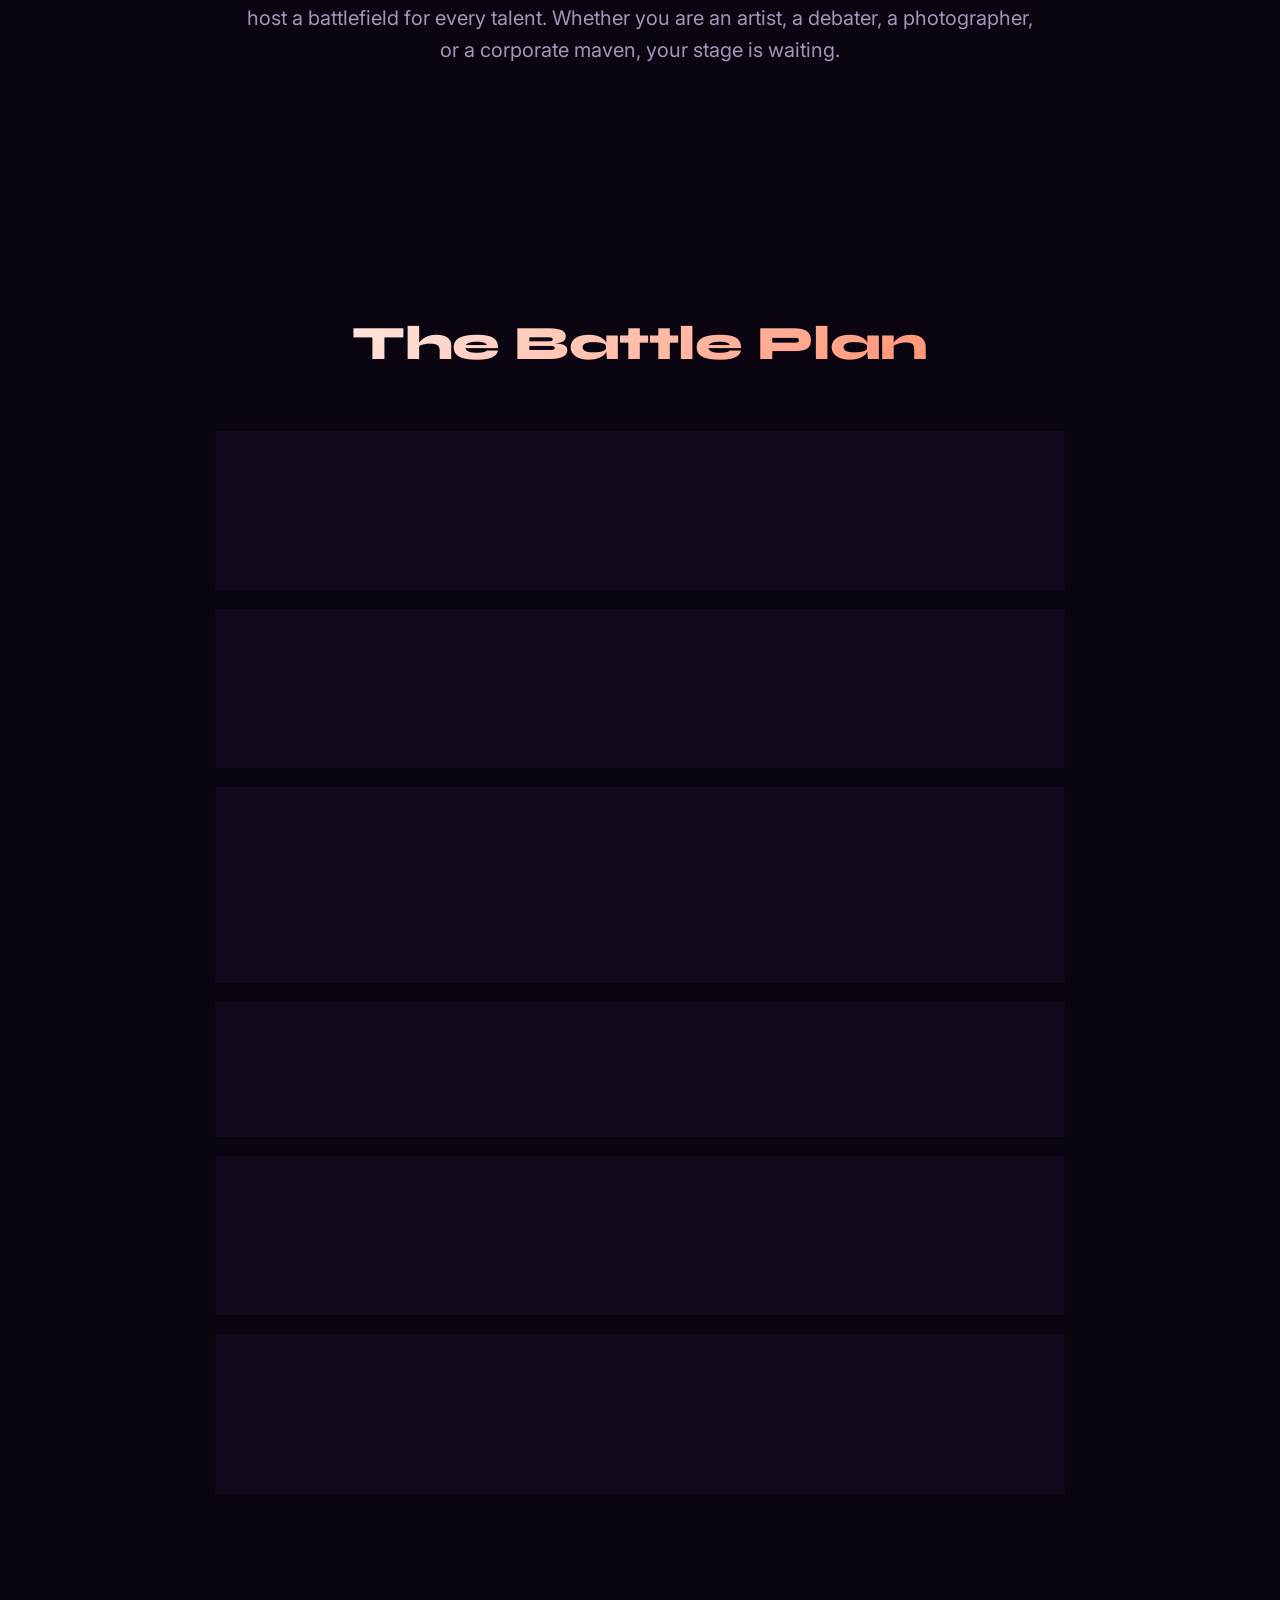
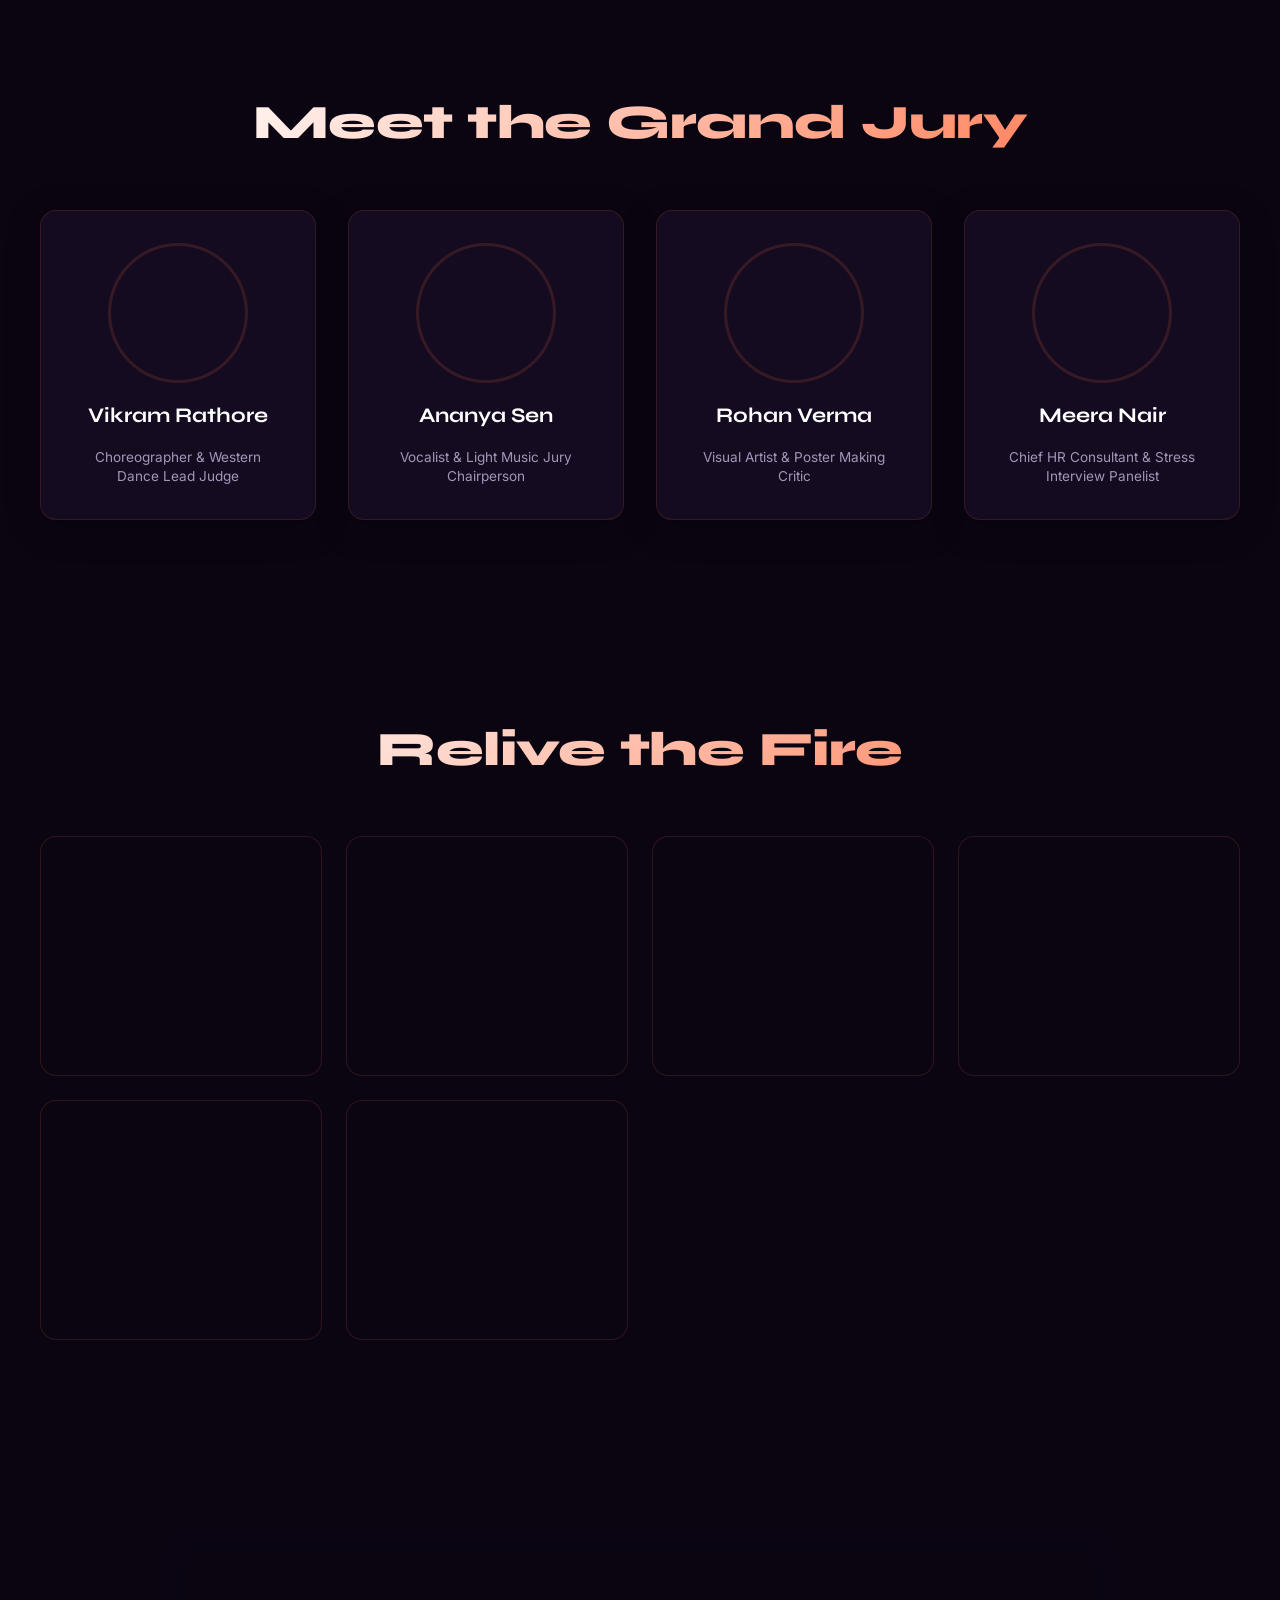
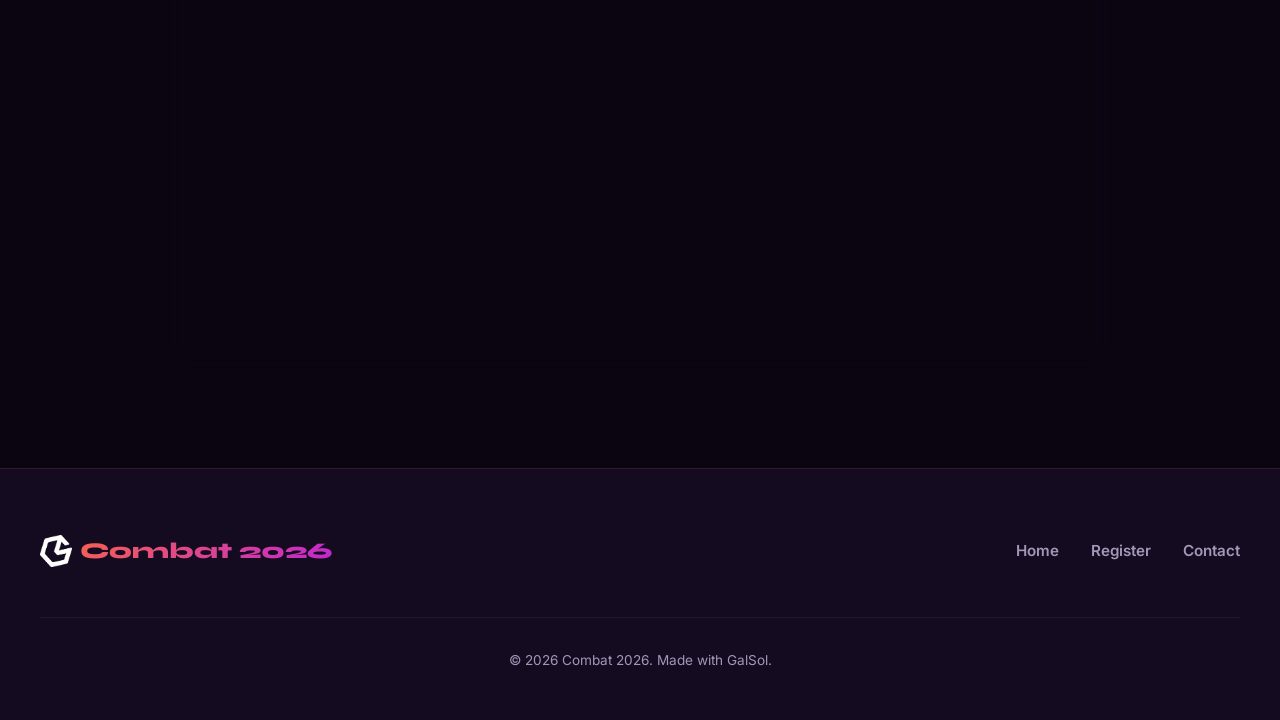
==== commit 12b726f2: "chore(autosave): update site" ====
--- a/index.html
+++ b/index.html
@@ -25,7 +25,10 @@
   </head>
 <body>
 <header class="nav" style="z-index:2000" data-nav data-nav-spotlight>
-  <a class="nav-brand" href="index.html">Combat 2026</a>
+  <a class="nav-brand" href="index.html">
+    <img src="assets/GalSol-White.png" alt="Combat 2026" class="nav-logo-img">
+    <span>Combat 2026</span>
+  </a>
   <nav class="nav-links"><a href="index.html" class="active">Home</a><a href="pages/register.html">Register</a><a href="pages/contact.html">Contact</a></nav>
   <button class="nav-burger" aria-label="Menu" data-burger><span></span><span></span><span></span></button>
 </header>
@@ -135,7 +138,10 @@
 </main>
 <footer class="footer reveal">
   <div class="footer-inner">
-    <div class="footer-brand">Combat 2026</div>
+    <div class="footer-brand">
+      <img src="assets/GalSol-White.png" alt="Combat 2026" class="footer-logo-img">
+      <span>Combat 2026</span>
+    </div>
     <nav class="footer-links"><a href="index.html">Home</a><a href="pages/register.html">Register</a><a href="pages/contact.html">Contact</a></nav>
     <div class="footer-copy">© 2026 Combat 2026. Made with GalSol.</div>
   </div>
--- a/styles.css
+++ b/styles.css
@@ -77,6 +77,16 @@
   -webkit-background-clip: text;
   -webkit-text-fill-color: transparent;
   letter-spacing: -0.02em;
+  display: flex;
+  align-items: center;
+  gap: 0.75rem;
+}
+
+.nav-logo-img {
+  height: 38px;
+  width: auto;
+  object-fit: contain;
+  display: block;
 }
 
 .nav-links {
@@ -531,6 +541,16 @@
   background: var(--grad);
   -webkit-background-clip: text;
   -webkit-text-fill-color: transparent;
+  display: flex;
+  align-items: center;
+  gap: 0.5rem;
+}
+
+.footer-logo-img {
+  height: 32px;
+  width: auto;
+  object-fit: contain;
+  display: block;
 }
 
 .footer-links {
@@ -558,6 +578,36 @@
   border-top: 1px solid rgba(255, 255, 255, 0.05);
   padding-top: 2rem;
   margin-top: 1rem;
+}
+
+/* Contact Form Section with Smudged White Background and ultra-smooth dark-to-light gradient connections */
+.contact-form-section {
+  background: linear-gradient(180deg, 
+    var(--bg) 0%, 
+    #eae7f2 6%, 
+    #ffffff 12%, 
+    #ffffff 88%,
+    #eae7f2 94%, 
+    var(--bg2) 100%
+  );
+  color: #0b0512;
+  border-top: none;
+  border-bottom: none;
+  position: relative;
+  padding-top: 8rem;
+  padding-bottom: 8rem;
+}
+
+.contact-form-section .section-title {
+  background: linear-gradient(135deg, #0b0512 30%, var(--accent) 100%);
+  -webkit-background-clip: text;
+  -webkit-text-fill-color: transparent;
+  color: #0b0512; /* Fallback for browsers that do not support text fill */
+}
+
+.contact-form-section .section-lead {
+  color: #1a0933; /* Very dark deep purple/black for crisp legibility */
+  font-weight: 500;
 }
 
 /* Contact Page Specific Styles */
@@ -748,6 +798,9 @@
 @media (max-width: 992px) {
   .nav {
     padding: 1rem 1.5rem;
+    backdrop-filter: none;
+    -webkit-backdrop-filter: none;
+    background: rgba(11, 5, 18, 0.98);
   }
   
   /* Redesigned Tablet & Mobile Navigation Menu Drawer */
@@ -851,6 +904,8 @@
   
   .nav-burger span {
     position: absolute;
+    left: 50%;
+    top: 50%;
     width: 18px;
     height: 2px;
     background: #fff;
@@ -858,15 +913,16 @@
     transition: transform 0.3s cubic-bezier(0.16, 1, 0.3, 1), opacity 0.3s, background 0.3s;
   }
   
-  /* Burger offsets */
+  /* Burger offsets centered explicitly for mobile cross-browser rendering stability */
   .nav-burger span:nth-child(1) {
-    transform: translateY(-6px);
+    transform: translate(-50%, -50%) translateY(-6px);
   }
   .nav-burger span:nth-child(2) {
+    transform: translate(-50%, -50%);
     opacity: 1;
   }
   .nav-burger span:nth-child(3) {
-    transform: translateY(6px);
+    transform: translate(-50%, -50%) translateY(6px);
   }
   
   /* Interactive Morph to Close Cross */
@@ -877,14 +933,14 @@
   }
   
   .nav-burger.open span:nth-child(1) {
-    transform: rotate(45deg);
+    transform: translate(-50%, -50%) rotate(45deg);
   }
   .nav-burger.open span:nth-child(2) {
     opacity: 0;
-    transform: scale(0);
+    transform: translate(-50%, -50%) scale(0);
   }
   .nav-burger.open span:nth-child(3) {
-    transform: rotate(-45deg);
+    transform: translate(-50%, -50%) rotate(-45deg);
   }
   
   .sched-item {
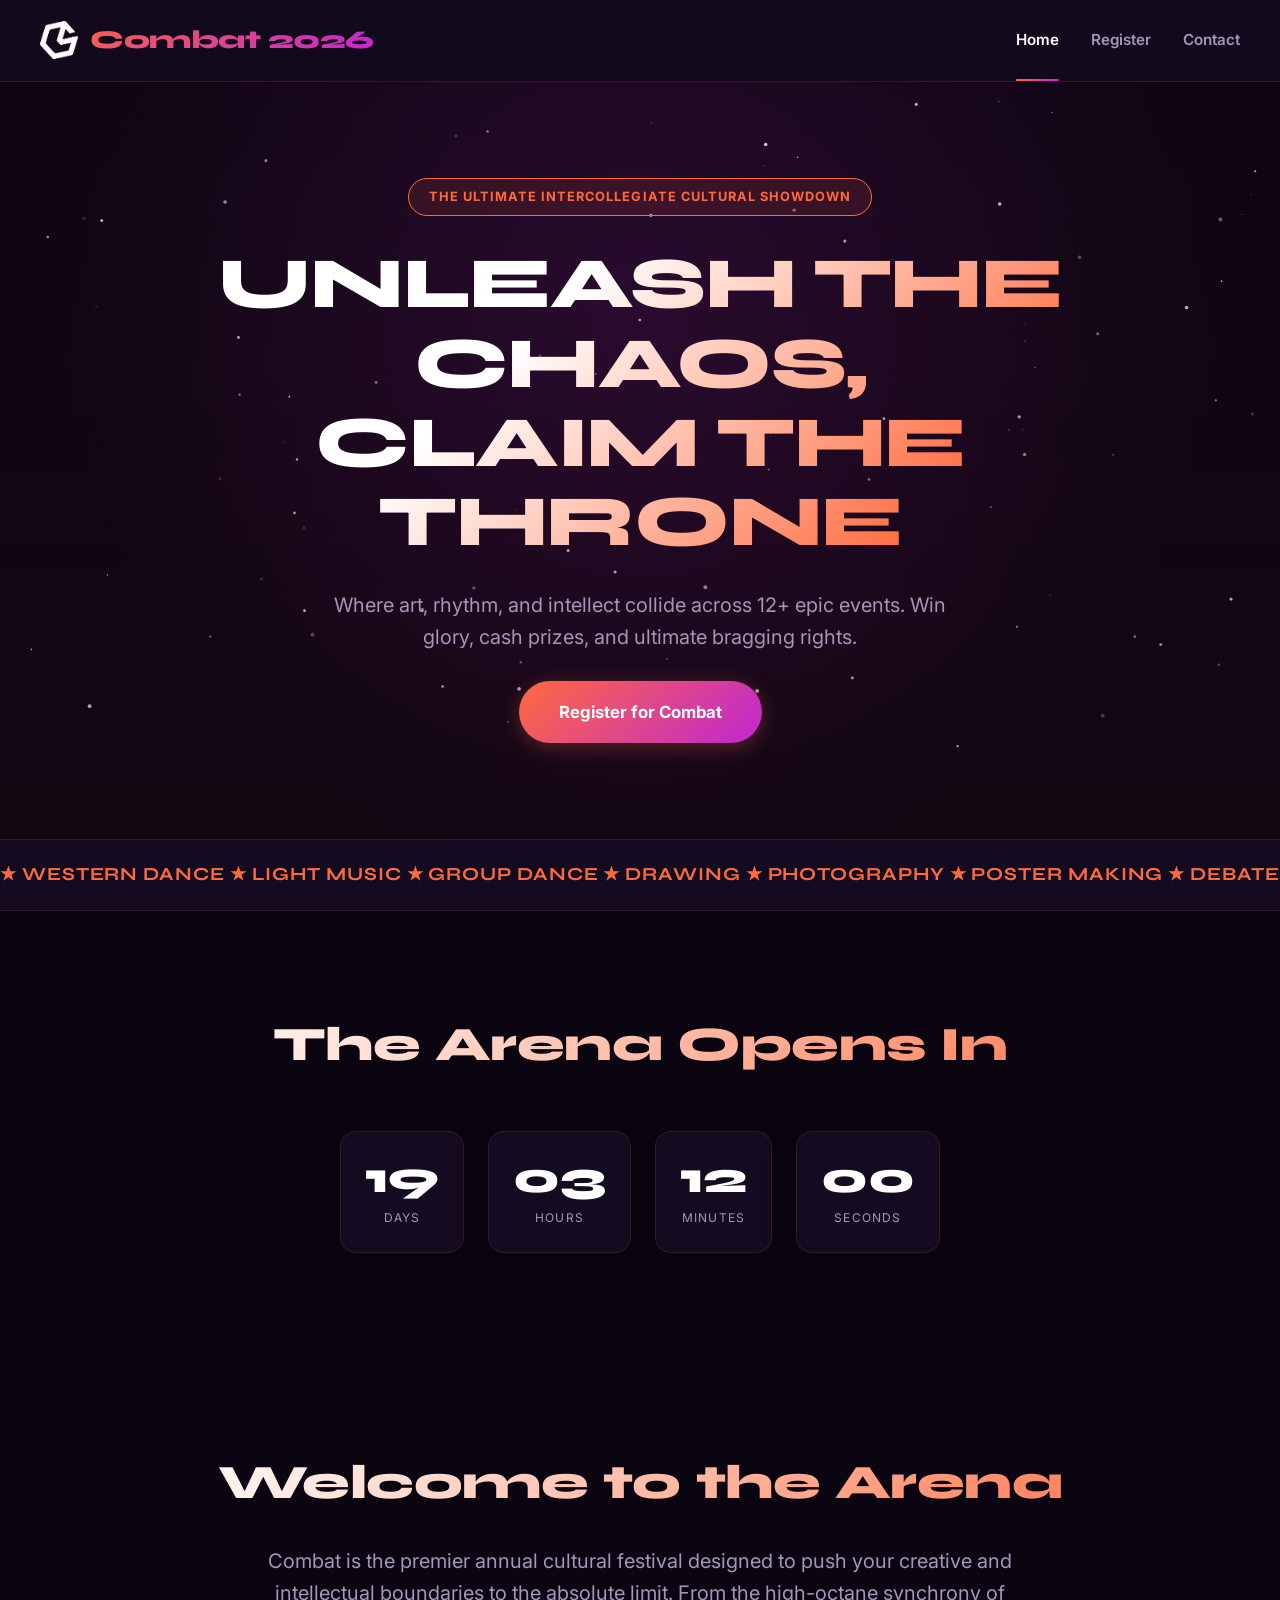
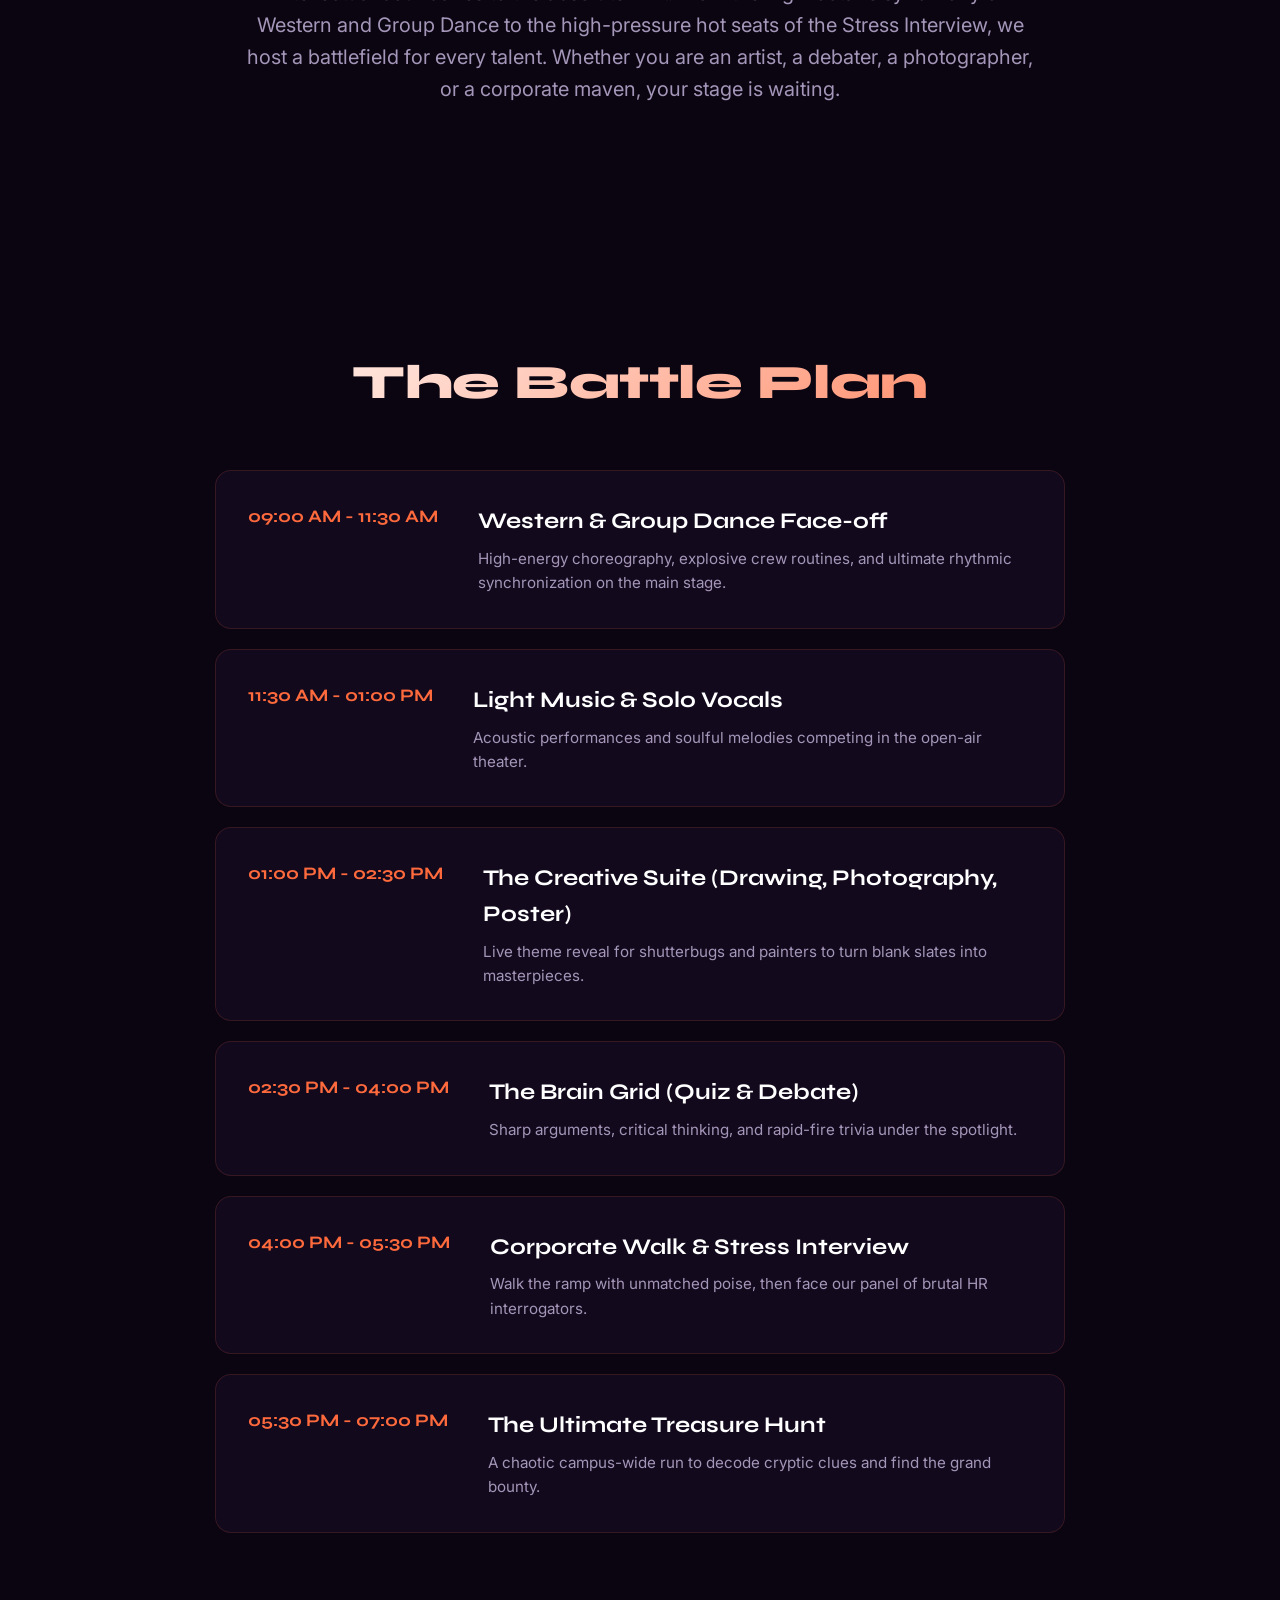
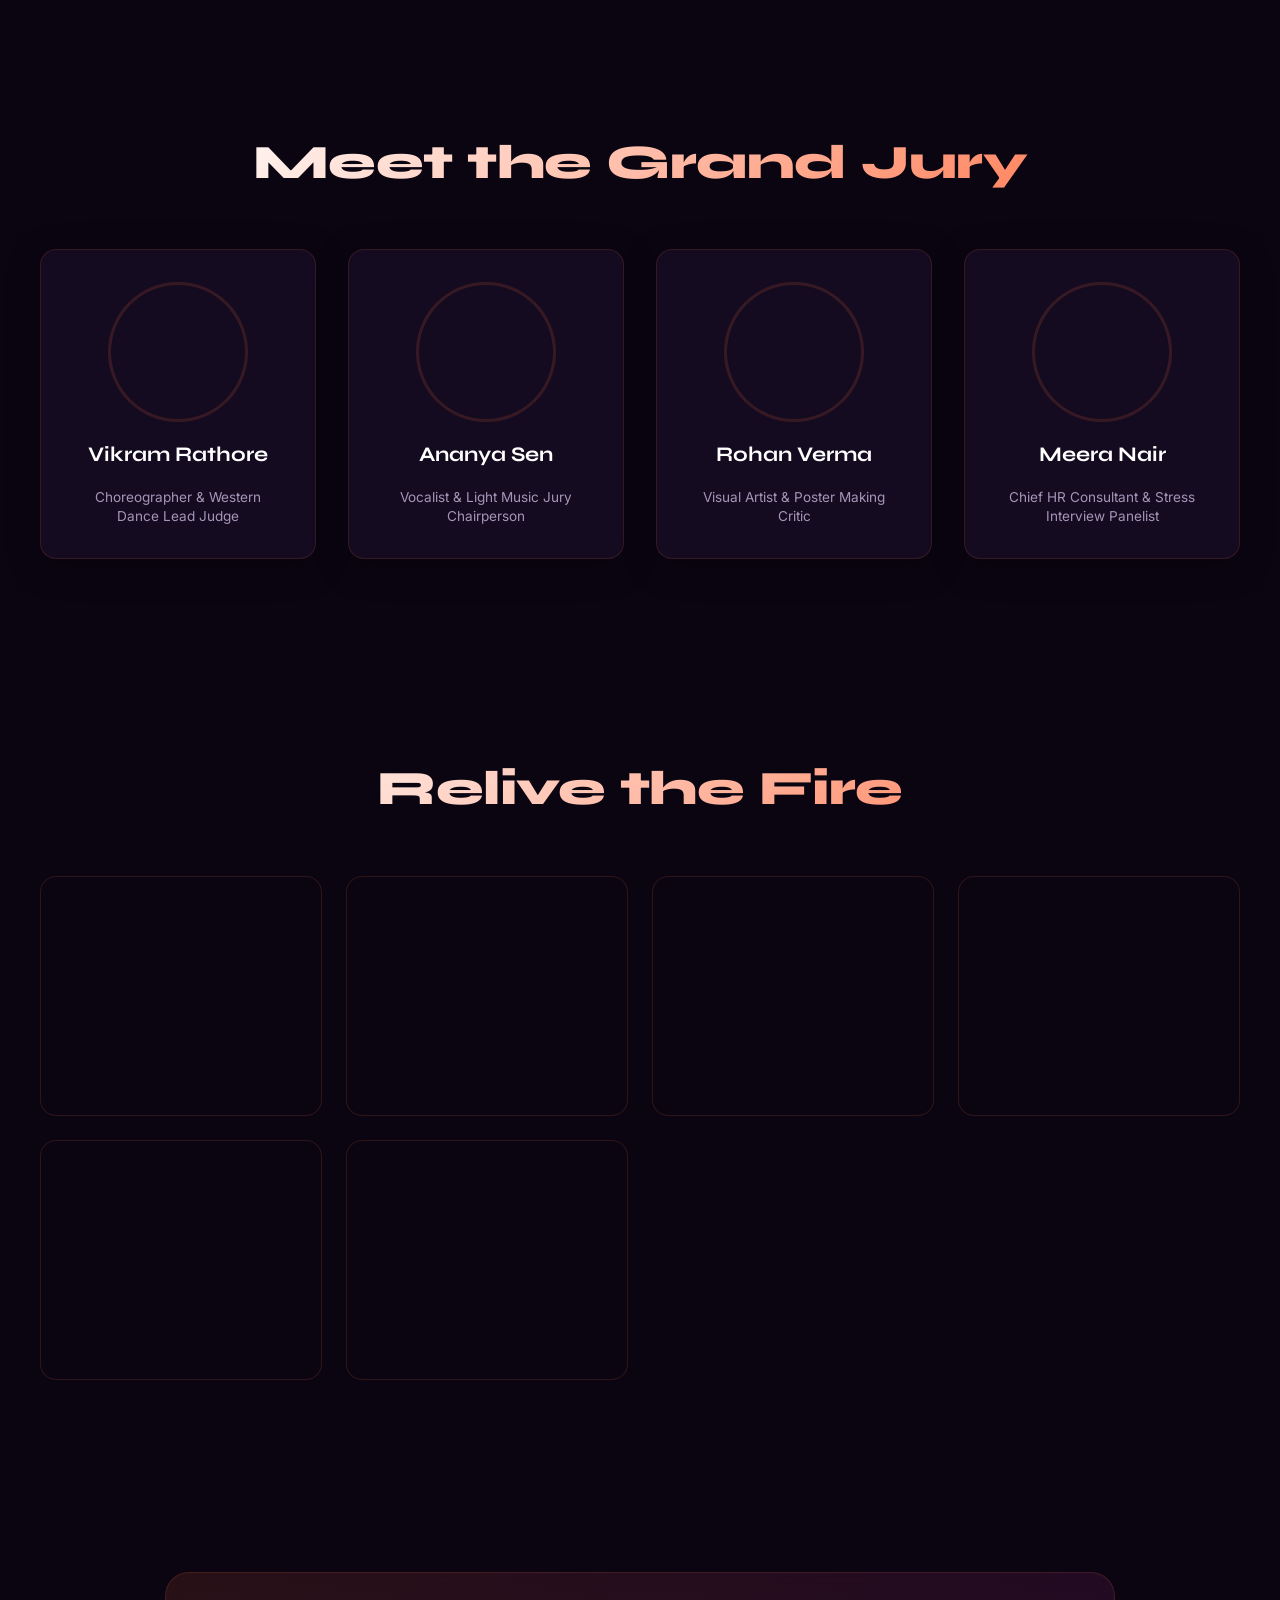
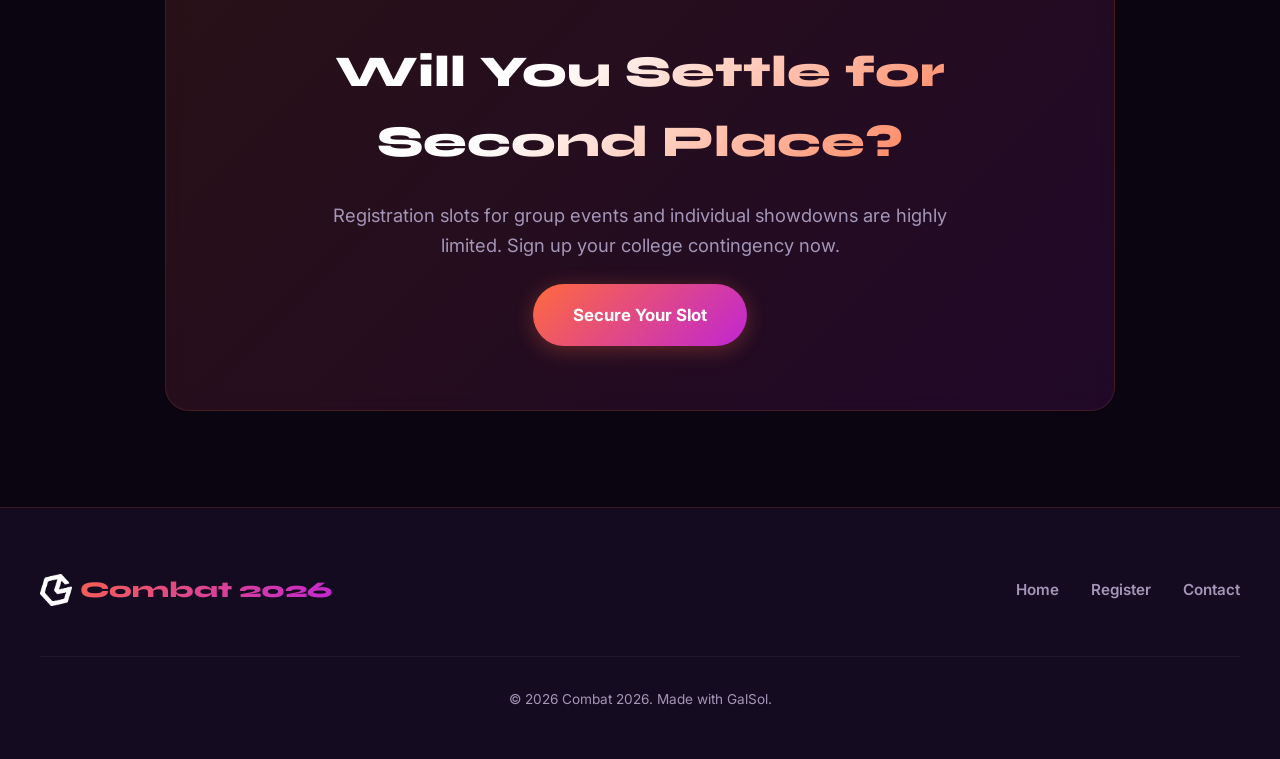
==== commit 3edc3847: "chore(autosave): update site" ====
--- a/index.html
+++ b/index.html
@@ -52,7 +52,7 @@
 <section class="section countdown-section" id="countdown">
   <div class="section-inner">
     <h2 class="section-title reveal">The Arena Opens In</h2>
-    <div class="countdown reveal" data-countdown="2026-03-14T09:00:00">
+    <div class="countdown reveal" data-countdown="2026-12-25T09:00:00">
       <div class="cd-unit"><span data-cd="days">00</span><small>Days</small></div>
       <div class="cd-unit"><span data-cd="hours">00</span><small>Hours</small></div>
       <div class="cd-unit"><span data-cd="mins">00</span><small>Minutes</small></div>
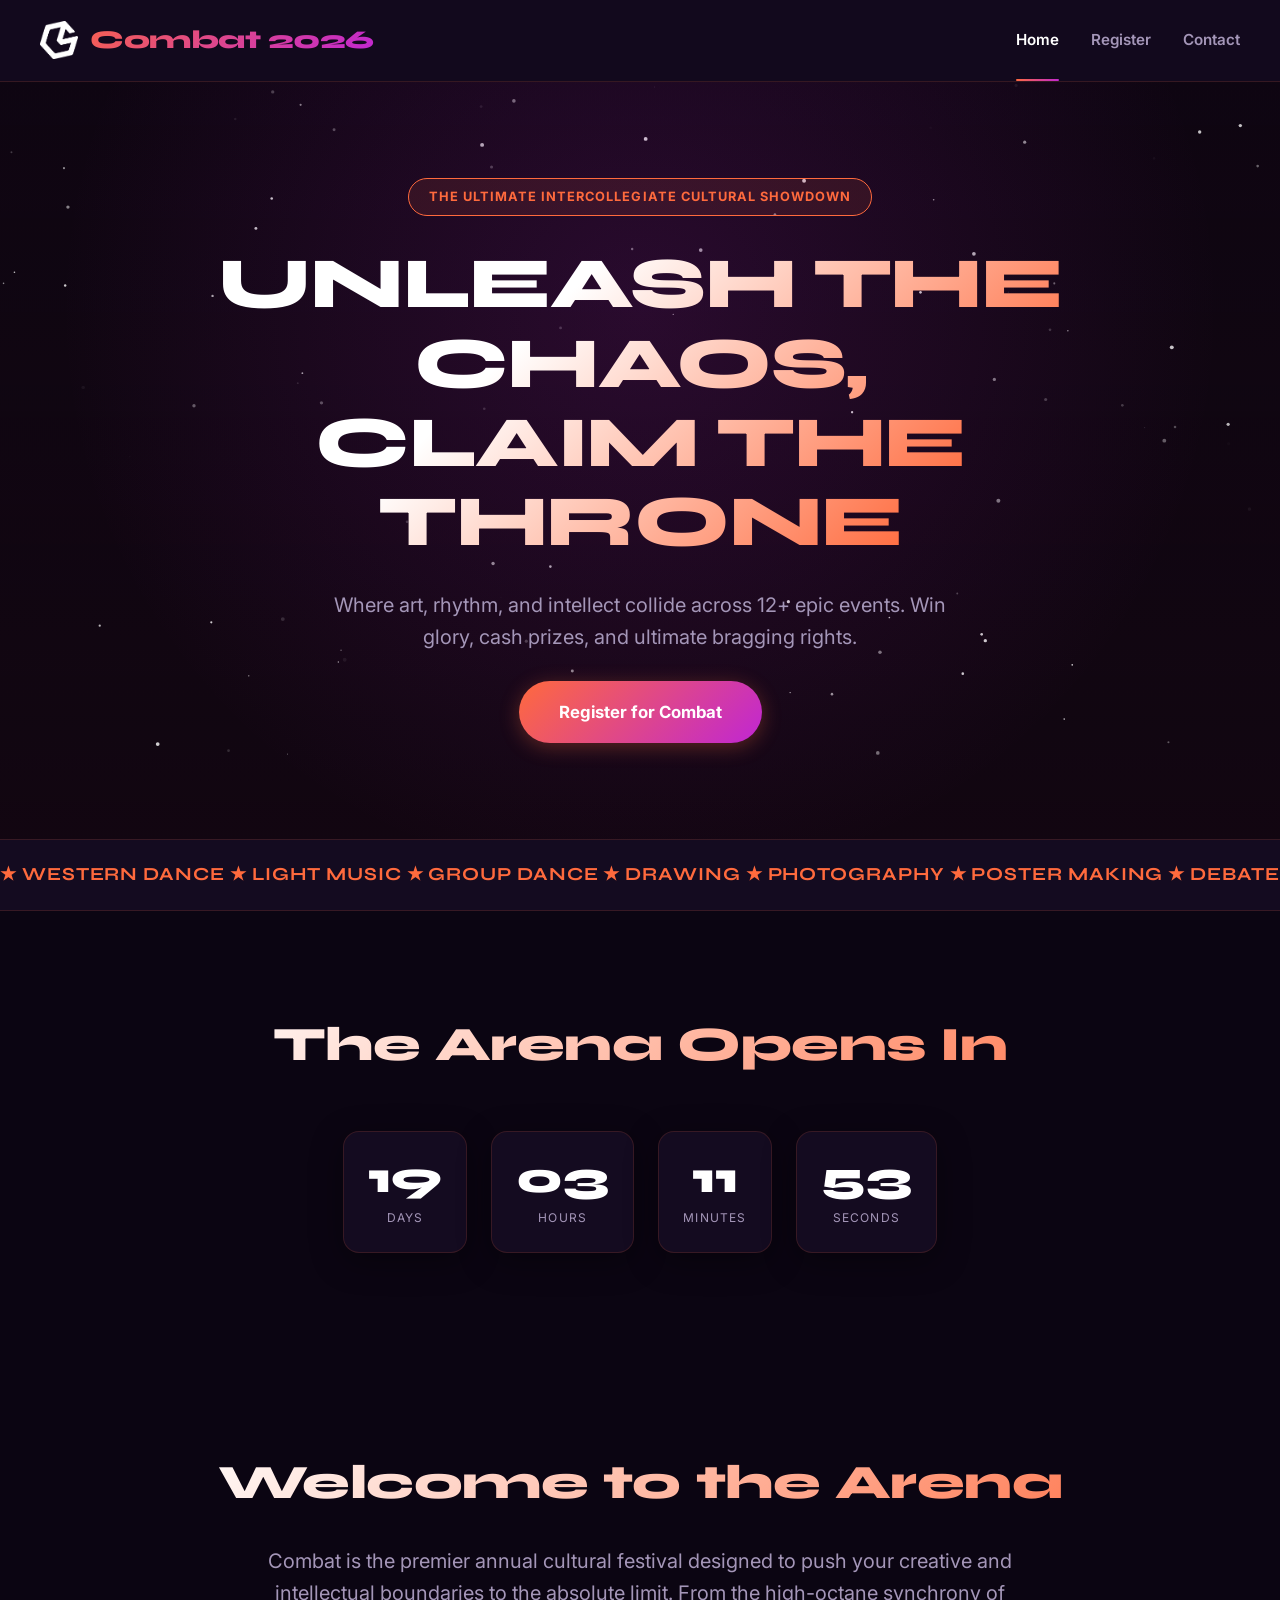
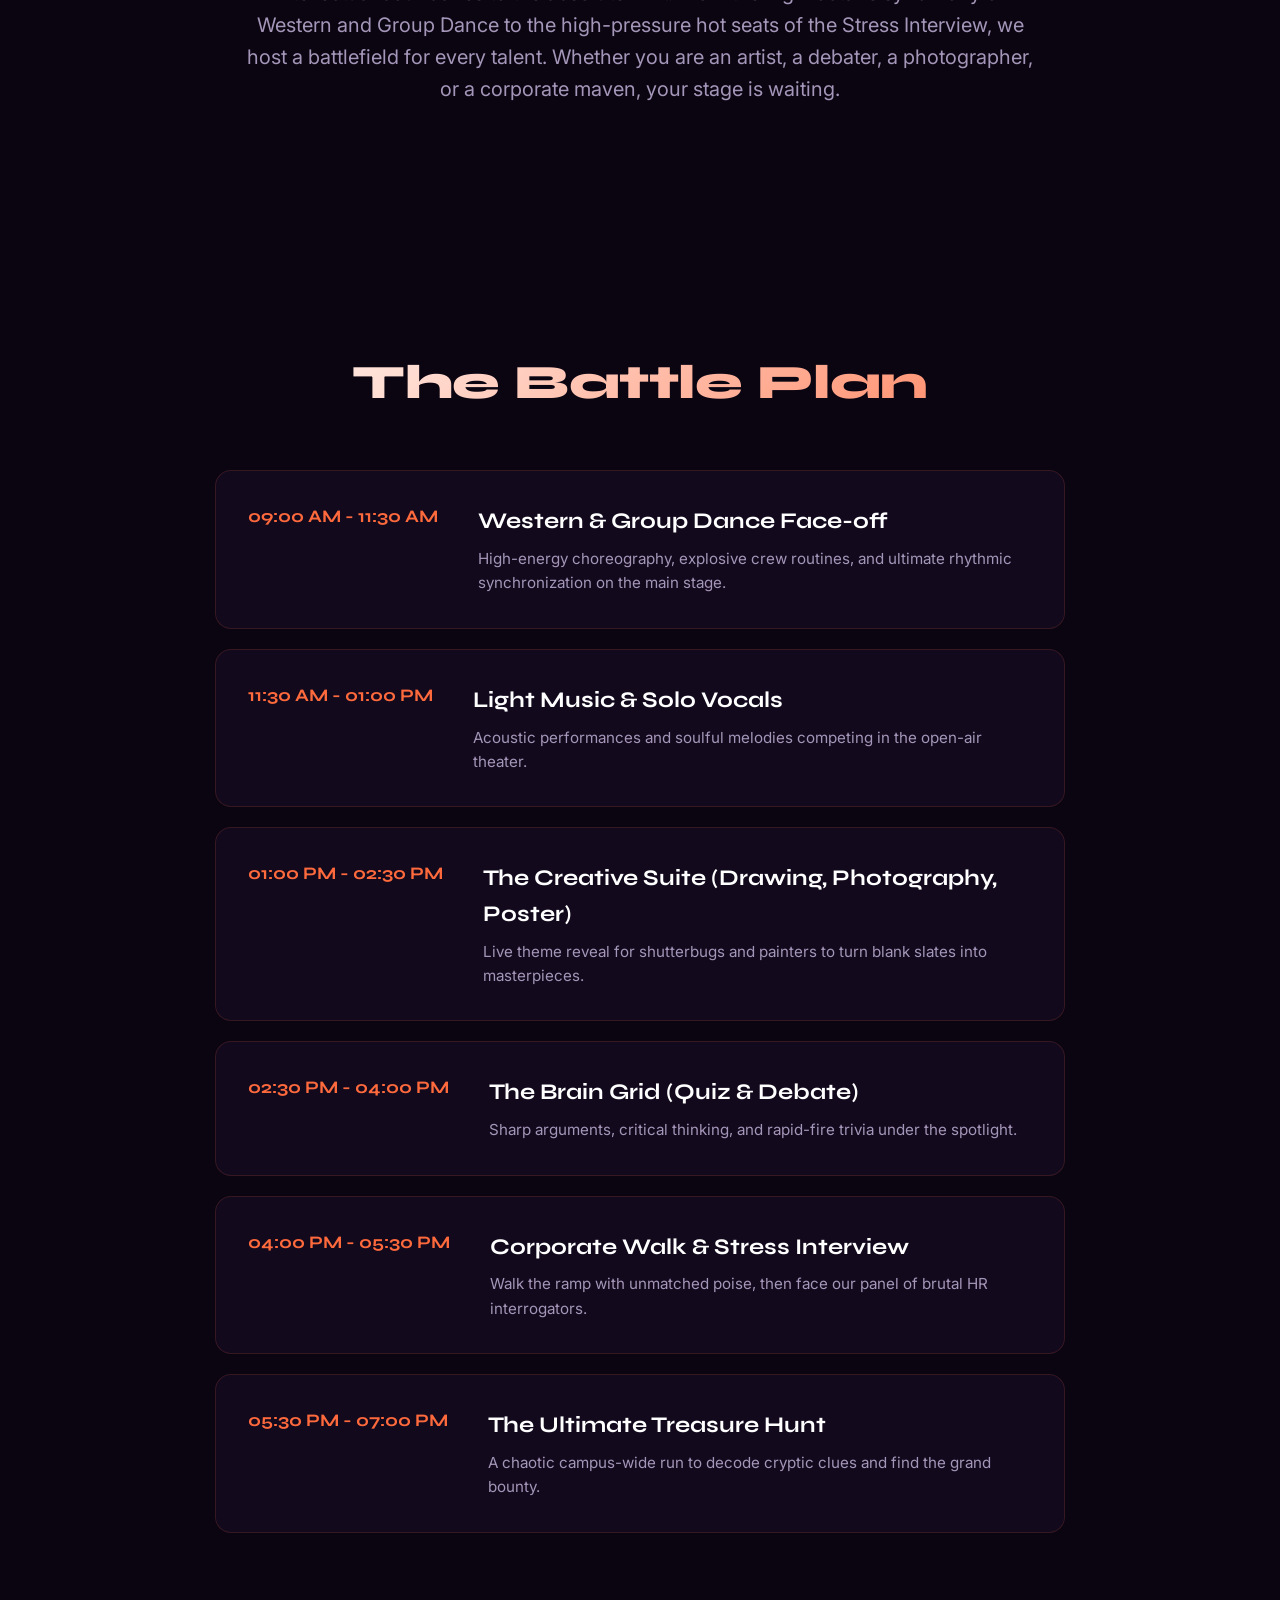
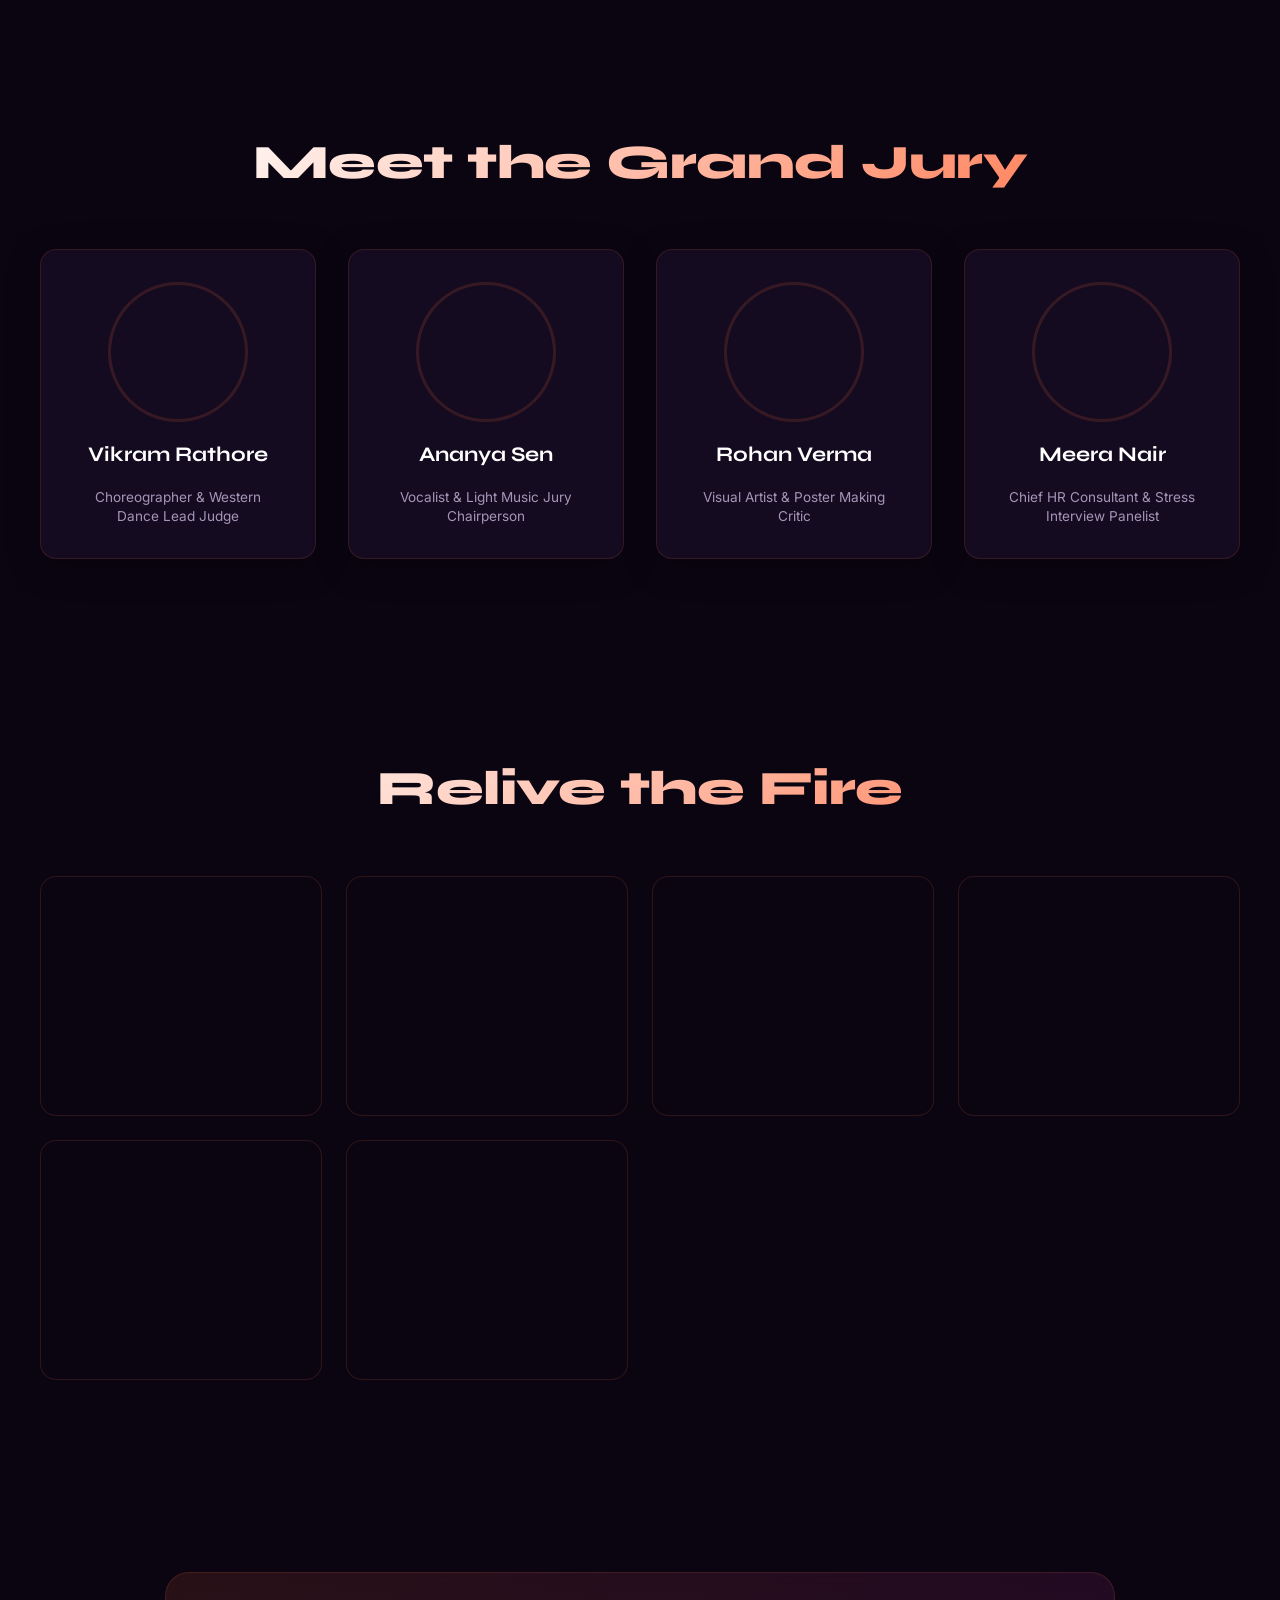
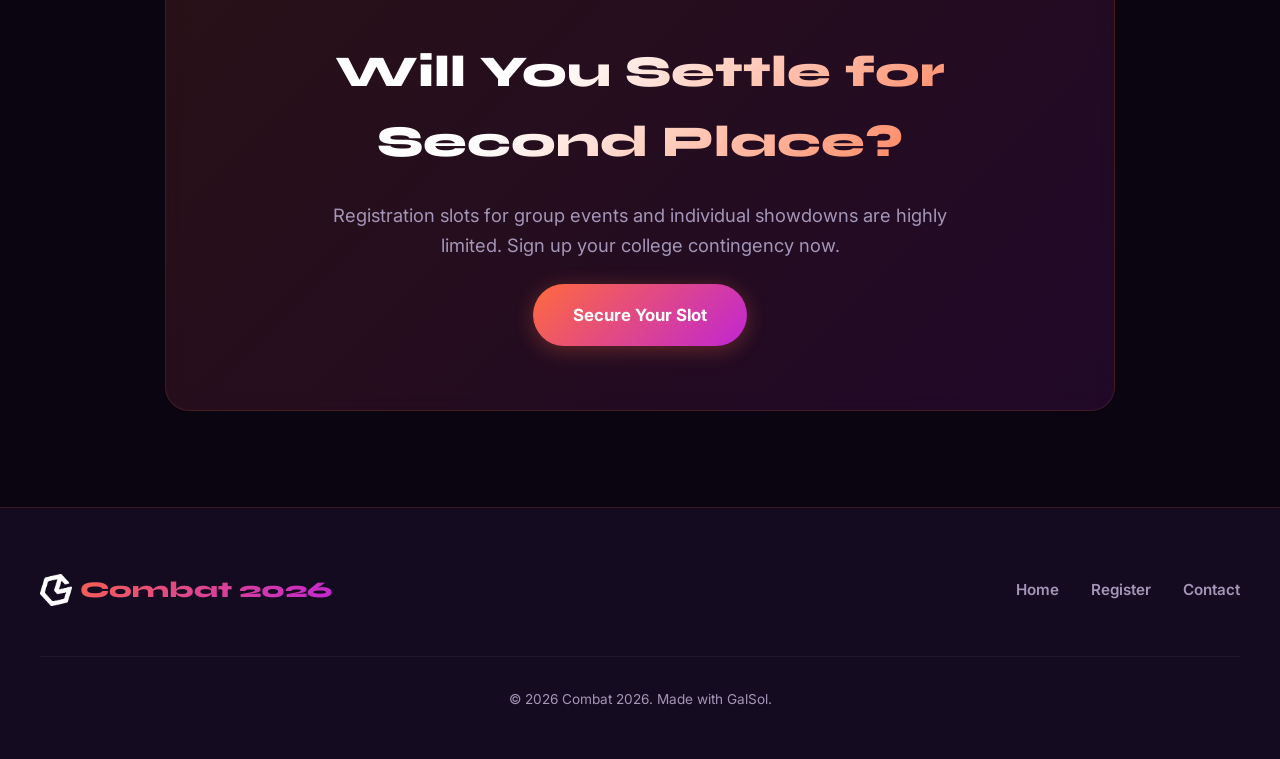
==== commit 22a0825c: "chore(autosave): update site" ====
--- a/index.html
+++ b/index.html
@@ -3,20 +3,66 @@
 <head>
 <meta charset="utf-8">
 <meta name="viewport" content="width=device-width,initial-scale=1">
-<title>Combat 2026</title>
-<meta name="description" content="Combat 2026 — details, schedule and registration.">
+<title>Combat 2026 | Intercollegiate Cultural Festival - Loyola College Chennai</title>
+<meta name="description" content="Join Combat 2026, the ultimate intercollegiate cultural showdown at Loyola College, Chennai on Dec 25, 2026. Register now for dance, music, quiz, debate, photography, and corporate walk with massive cash prizes!">
+<meta name="keywords" content="Combat 2026, Loyola College Cultural Fest, college festival Chennai, intercollegiate showdown, dance competition Chennai, stress interview, college event registration">
+<meta name="robots" content="index, follow">
+<link rel="canonical" href="https://combat2026.galsol.in/index.html">
 <meta name="theme-color" content="#ff6a3d">
 <link rel="icon" href="data:image/svg+xml,%3Csvg%20xmlns%3D%22http%3A%2F%2Fwww.w3.org%2F2000%2Fsvg%22%20viewBox%3D%220%200%2064%2064%22%3E%3Cdefs%3E%3ClinearGradient%20id%3D%22g%22%20x1%3D%220%22%20y1%3D%220%22%20x2%3D%221%22%20y2%3D%221%22%3E%3Cstop%20offset%3D%220%22%20stop-color%3D%22%23ff6a3d%22%2F%3E%3Cstop%20offset%3D%221%22%20stop-color%3D%22%23c026d3%22%2F%3E%3C%2FlinearGradient%3E%3C%2Fdefs%3E%3Crect%20width%3D%2264%22%20height%3D%2264%22%20rx%3D%2214%22%20fill%3D%22url(%23g)%22%2F%3E%3Ctext%20x%3D%2232%22%20y%3D%2243%22%20font-family%3D%22system-ui%2Csans-serif%22%20font-size%3D%2234%22%20font-weight%3D%22700%22%20fill%3D%22%23fff%22%20text-anchor%3D%22middle%22%3EC%3C%2Ftext%3E%3C%2Fsvg%3E">
 
 <meta property="og:type" content="website">
 <meta property="og:site_name" content="Combat 2026">
-<meta property="og:title" content="Combat 2026">
-<meta property="og:description" content="Combat 2026 — details, schedule and registration.">
+<meta property="og:title" content="Combat 2026 | Intercollegiate Cultural Festival - Loyola College Chennai">
+<meta property="og:description" content="Unleash the chaos and claim the throne at Combat 2026! Over 12+ competitive tracks, grand jury panels, and high-energy showdowns. Join us on 25th Dec 2026.">
+<meta property="og:image" content="https://images.pexels.com/photos/37882408/pexels-photo-37882408.jpeg?auto=compress&cs=tinysrgb&fit=crop&h=630&w=1200">
+<meta property="og:url" content="https://combat2026.galsol.in/index.html">
 
+<meta name="twitter:card" content="summary_large_image">
+<meta name="twitter:title" content="Combat 2026 | Intercollegiate Cultural Festival - Loyola College Chennai">
+<meta name="twitter:description" content="Over 12+ epic events. Win glory, cash prizes, and ultimate bragging rights at Loyola College on Dec 25, 2026.">
+<meta name="twitter:image" content="https://images.pexels.com/photos/37882408/pexels-photo-37882408.jpeg?auto=compress&cs=tinysrgb&fit=crop&h=630&w=1200">
 
-<meta name="twitter:card" content="summary">
-<meta name="twitter:title" content="Combat 2026">
-<meta name="twitter:description" content="Combat 2026 — details, schedule and registration.">
+<script type="application/ld+json">
+{
+  "@context": "https://schema.org",
+  "@type": "Festival",
+  "name": "Combat 2026",
+  "startDate": "2026-12-25T09:00:00+05:30",
+  "endDate": "2026-12-25T19:00:00+05:30",
+  "eventStatus": "https://schema.org/EventScheduled",
+  "eventAttendanceMode": "https://schema.org/OfflineEventAttendanceMode",
+  "location": {
+    "@type": "Place",
+    "name": "Loyola College Campus",
+    "address": {
+      "@type": "PostalAddress",
+      "streetAddress": "Sterling Road, Nungambakkam",
+      "addressLocality": "Chennai",
+      "addressRegion": "Tamil Nadu",
+      "postalCode": "600034",
+      "addressCountry": "IN"
+    }
+  },
+  "image": [
+    "https://images.pexels.com/photos/37882408/pexels-photo-37882408.jpeg?auto=compress&cs=tinysrgb&fit=crop&h=630&w=1200"
+  ],
+  "description": "The ultimate intercollegiate cultural showdown at Loyola College, Chennai featuring dance, music, quizzes, debaters, photography, poster making and corporate trials.",
+  "offers": {
+    "@type": "Offer",
+    "url": "https://combat2026.galsol.in/pages/register.html",
+    "price": "0",
+    "priceCurrency": "INR",
+    "availability": "https://schema.org/InStock",
+    "validFrom": "2026-10-01"
+  },
+  "organizer": {
+    "@type": "Organization",
+    "name": "Combat 2026 Organizing Committee",
+    "url": "https://combat2026.galsol.in"
+  }
+}
+</script>
 
 <link rel="preconnect" href="https://fonts.googleapis.com">
 <link rel="preconnect" href="https://fonts.gstatic.com" crossorigin>
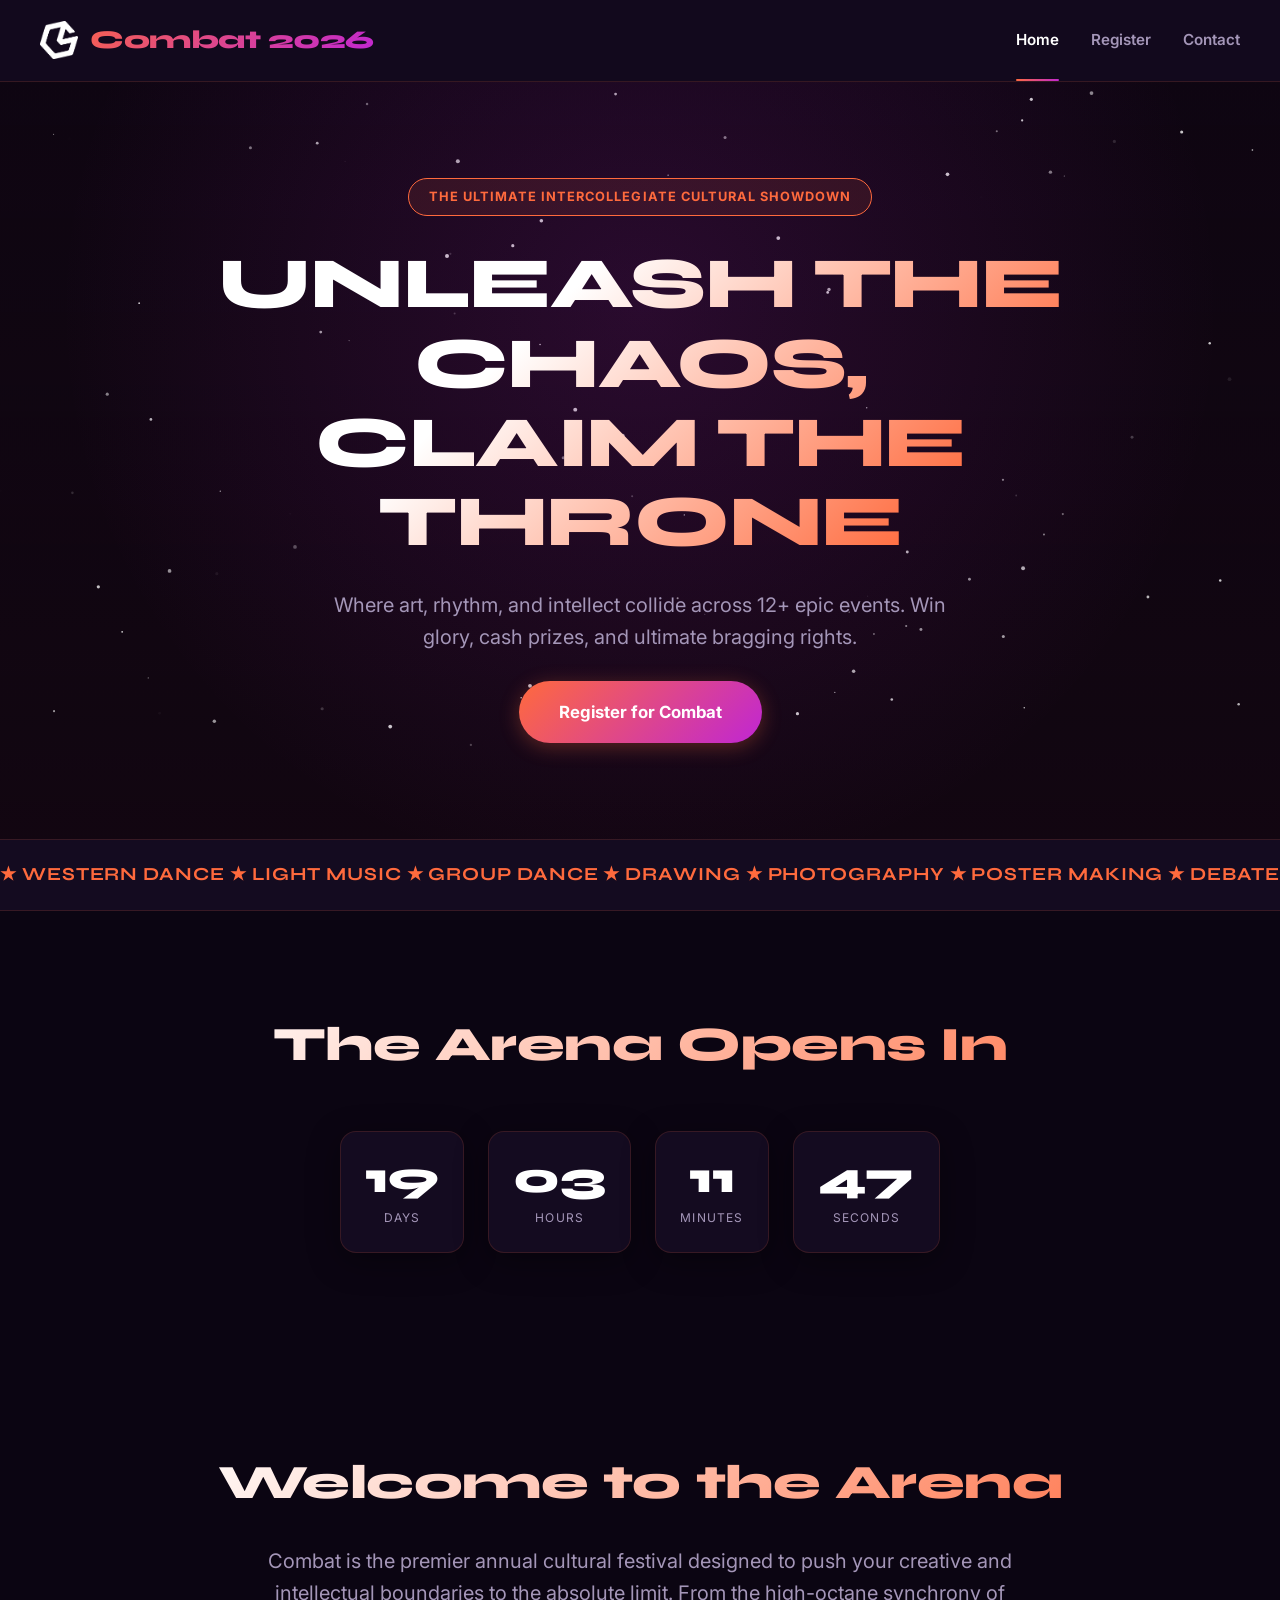
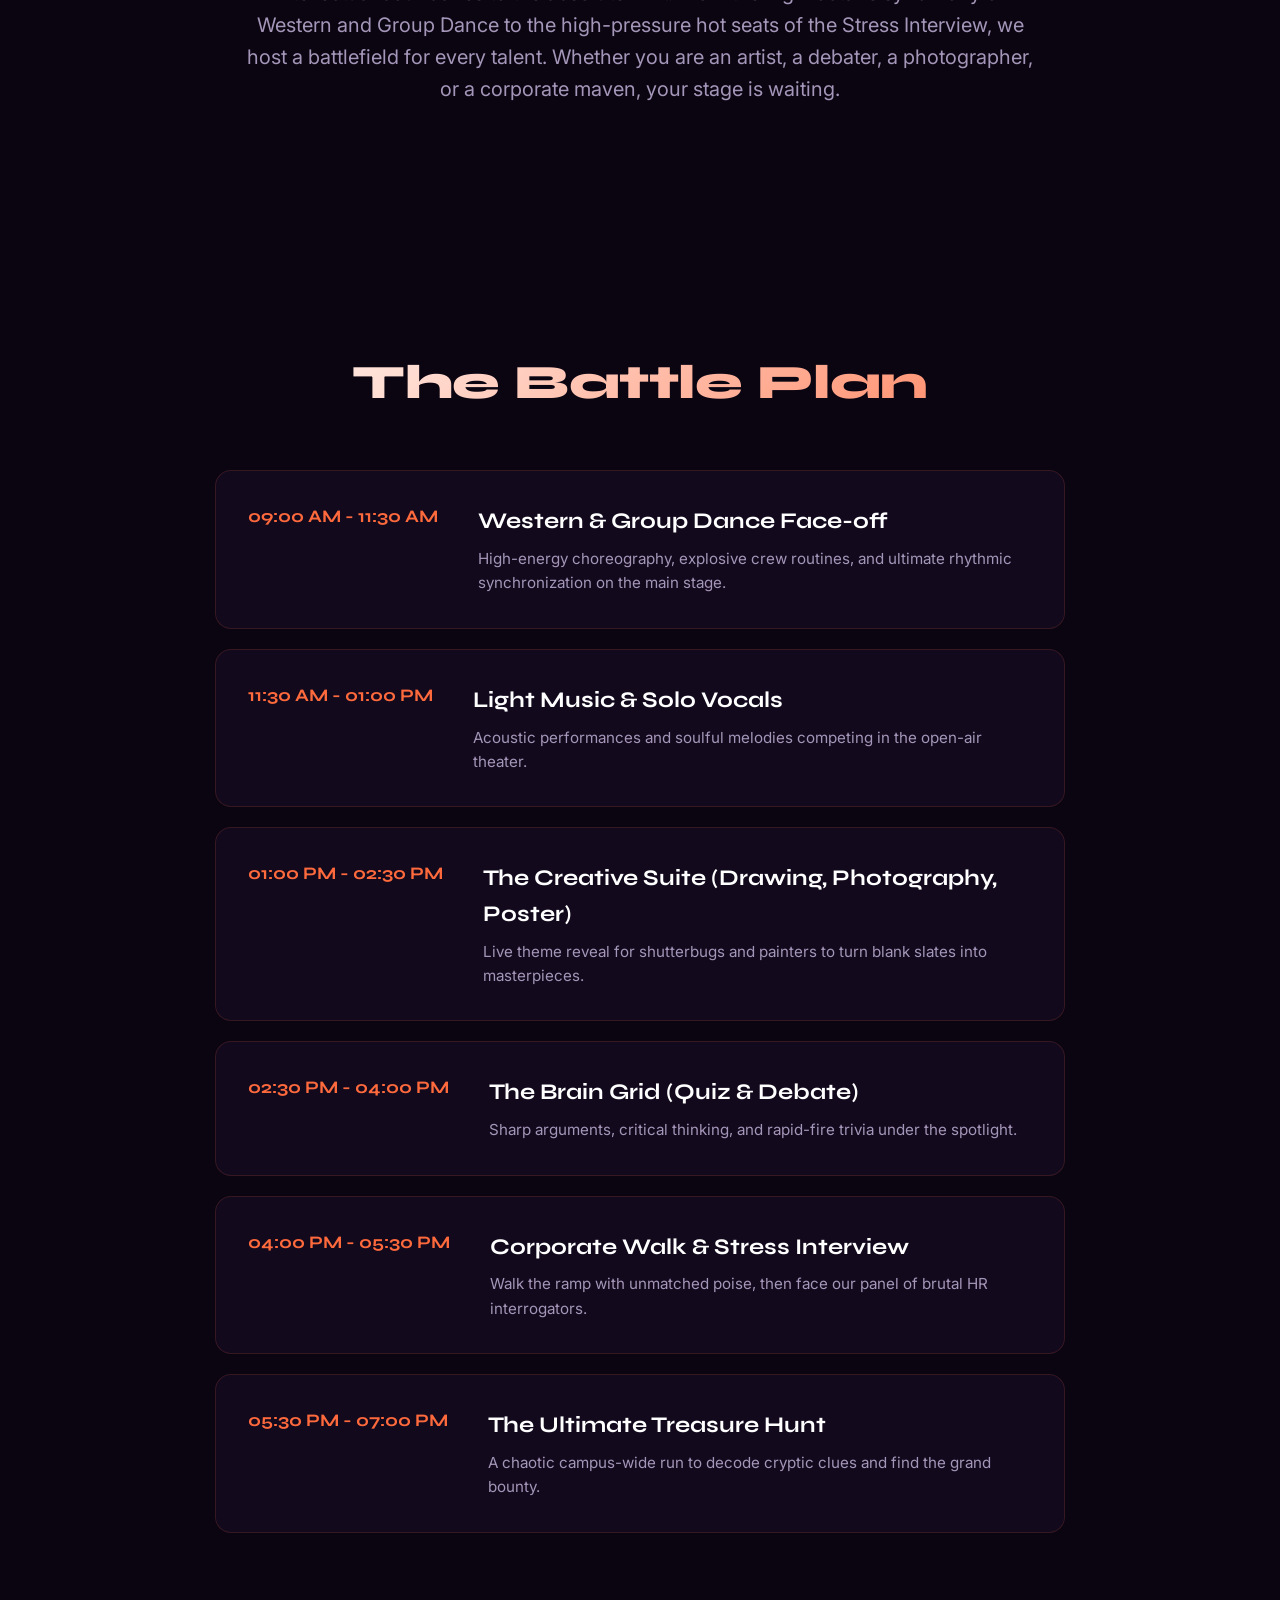
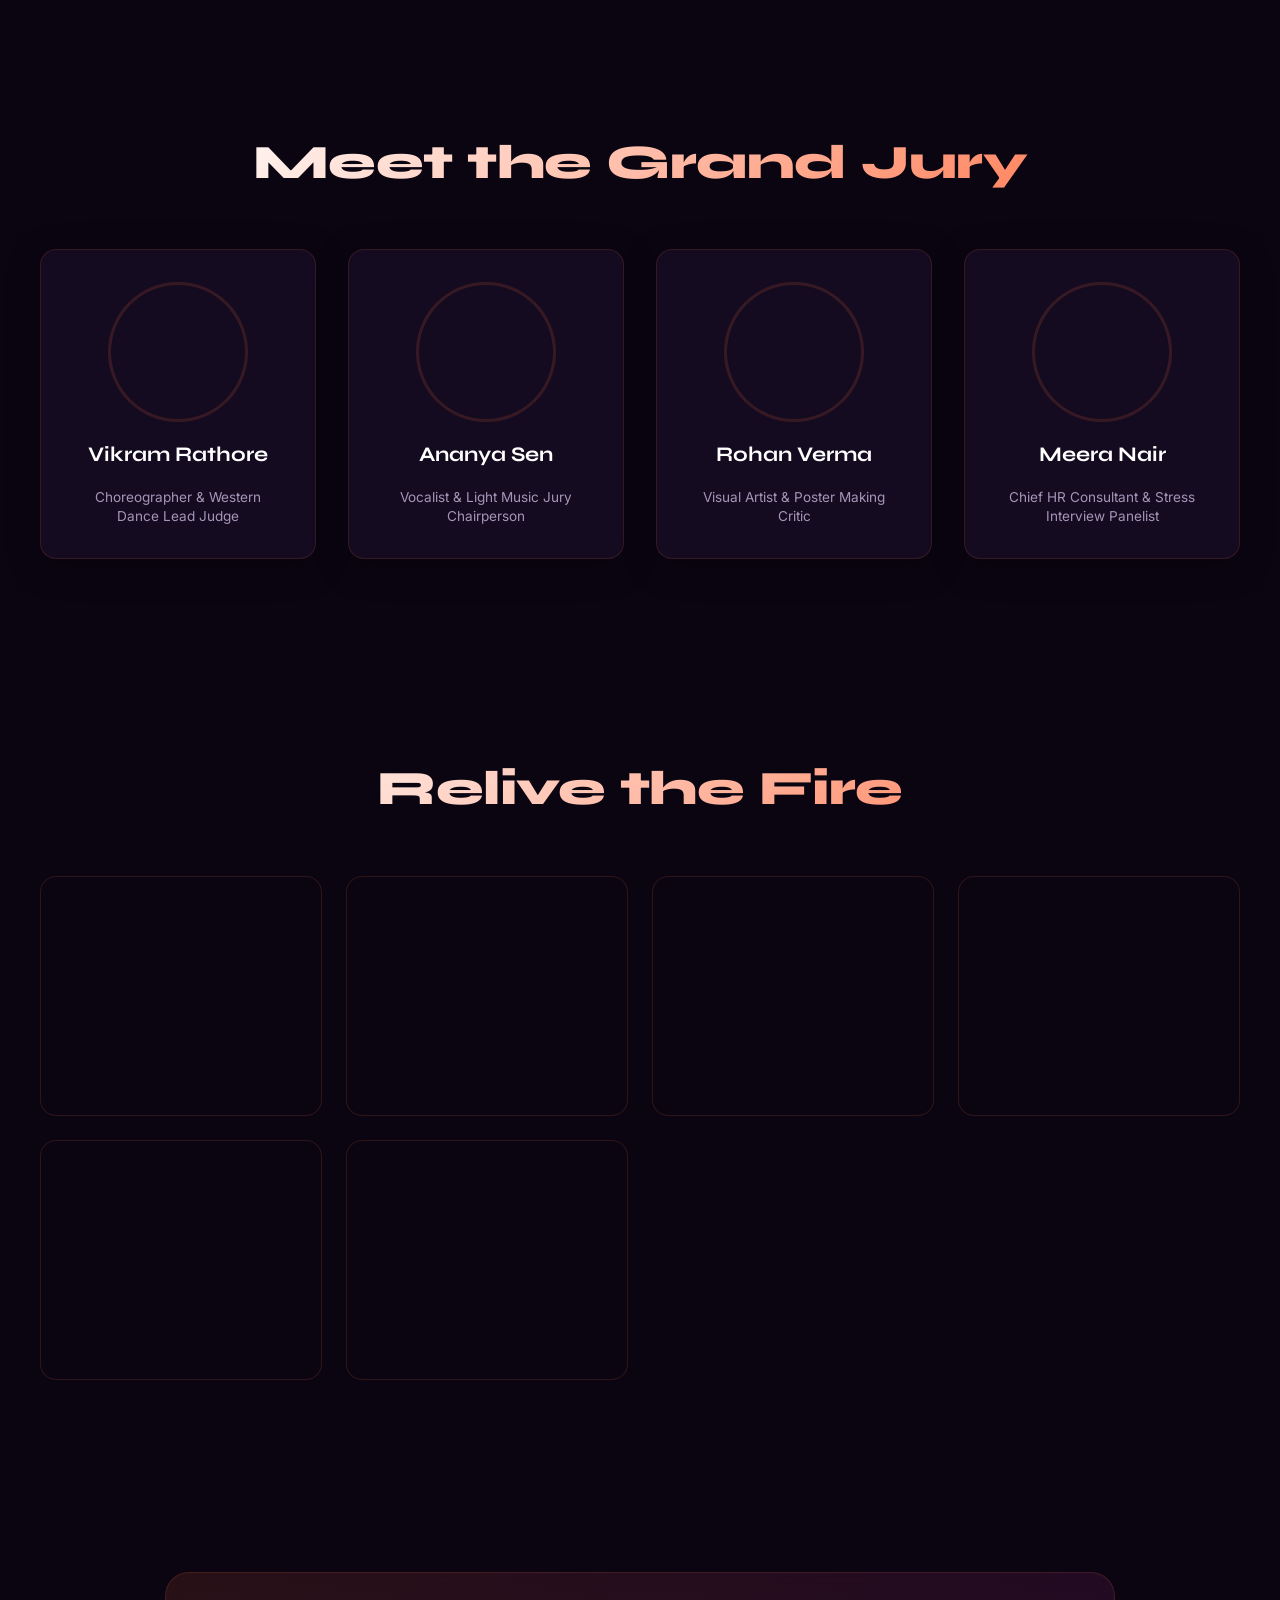
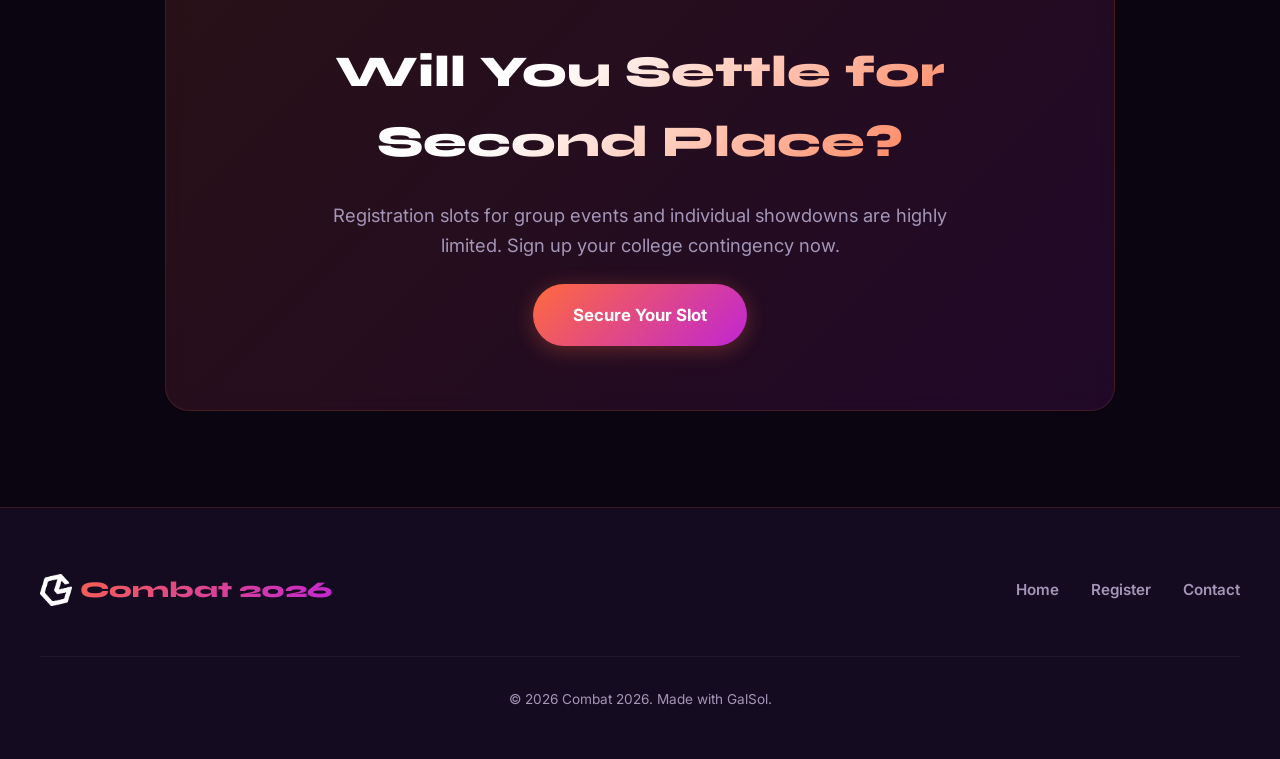
==== commit b17eee11: "chore(autosave): update site" ====
--- a/index.html
+++ b/index.html
@@ -9,6 +9,7 @@
 <meta name="robots" content="index, follow">
 <link rel="canonical" href="https://combat2026.galsol.in/index.html">
 <meta name="theme-color" content="#ff6a3d">
+  
 <link rel="icon" href="data:image/svg+xml,%3Csvg%20xmlns%3D%22http%3A%2F%2Fwww.w3.org%2F2000%2Fsvg%22%20viewBox%3D%220%200%2064%2064%22%3E%3Cdefs%3E%3ClinearGradient%20id%3D%22g%22%20x1%3D%220%22%20y1%3D%220%22%20x2%3D%221%22%20y2%3D%221%22%3E%3Cstop%20offset%3D%220%22%20stop-color%3D%22%23ff6a3d%22%2F%3E%3Cstop%20offset%3D%221%22%20stop-color%3D%22%23c026d3%22%2F%3E%3C%2FlinearGradient%3E%3C%2Fdefs%3E%3Crect%20width%3D%2264%22%20height%3D%2264%22%20rx%3D%2214%22%20fill%3D%22url(%23g)%22%2F%3E%3Ctext%20x%3D%2232%22%20y%3D%2243%22%20font-family%3D%22system-ui%2Csans-serif%22%20font-size%3D%2234%22%20font-weight%3D%22700%22%20fill%3D%22%23fff%22%20text-anchor%3D%22middle%22%3EC%3C%2Ftext%3E%3C%2Fsvg%3E">
 
 <meta property="og:type" content="website">
